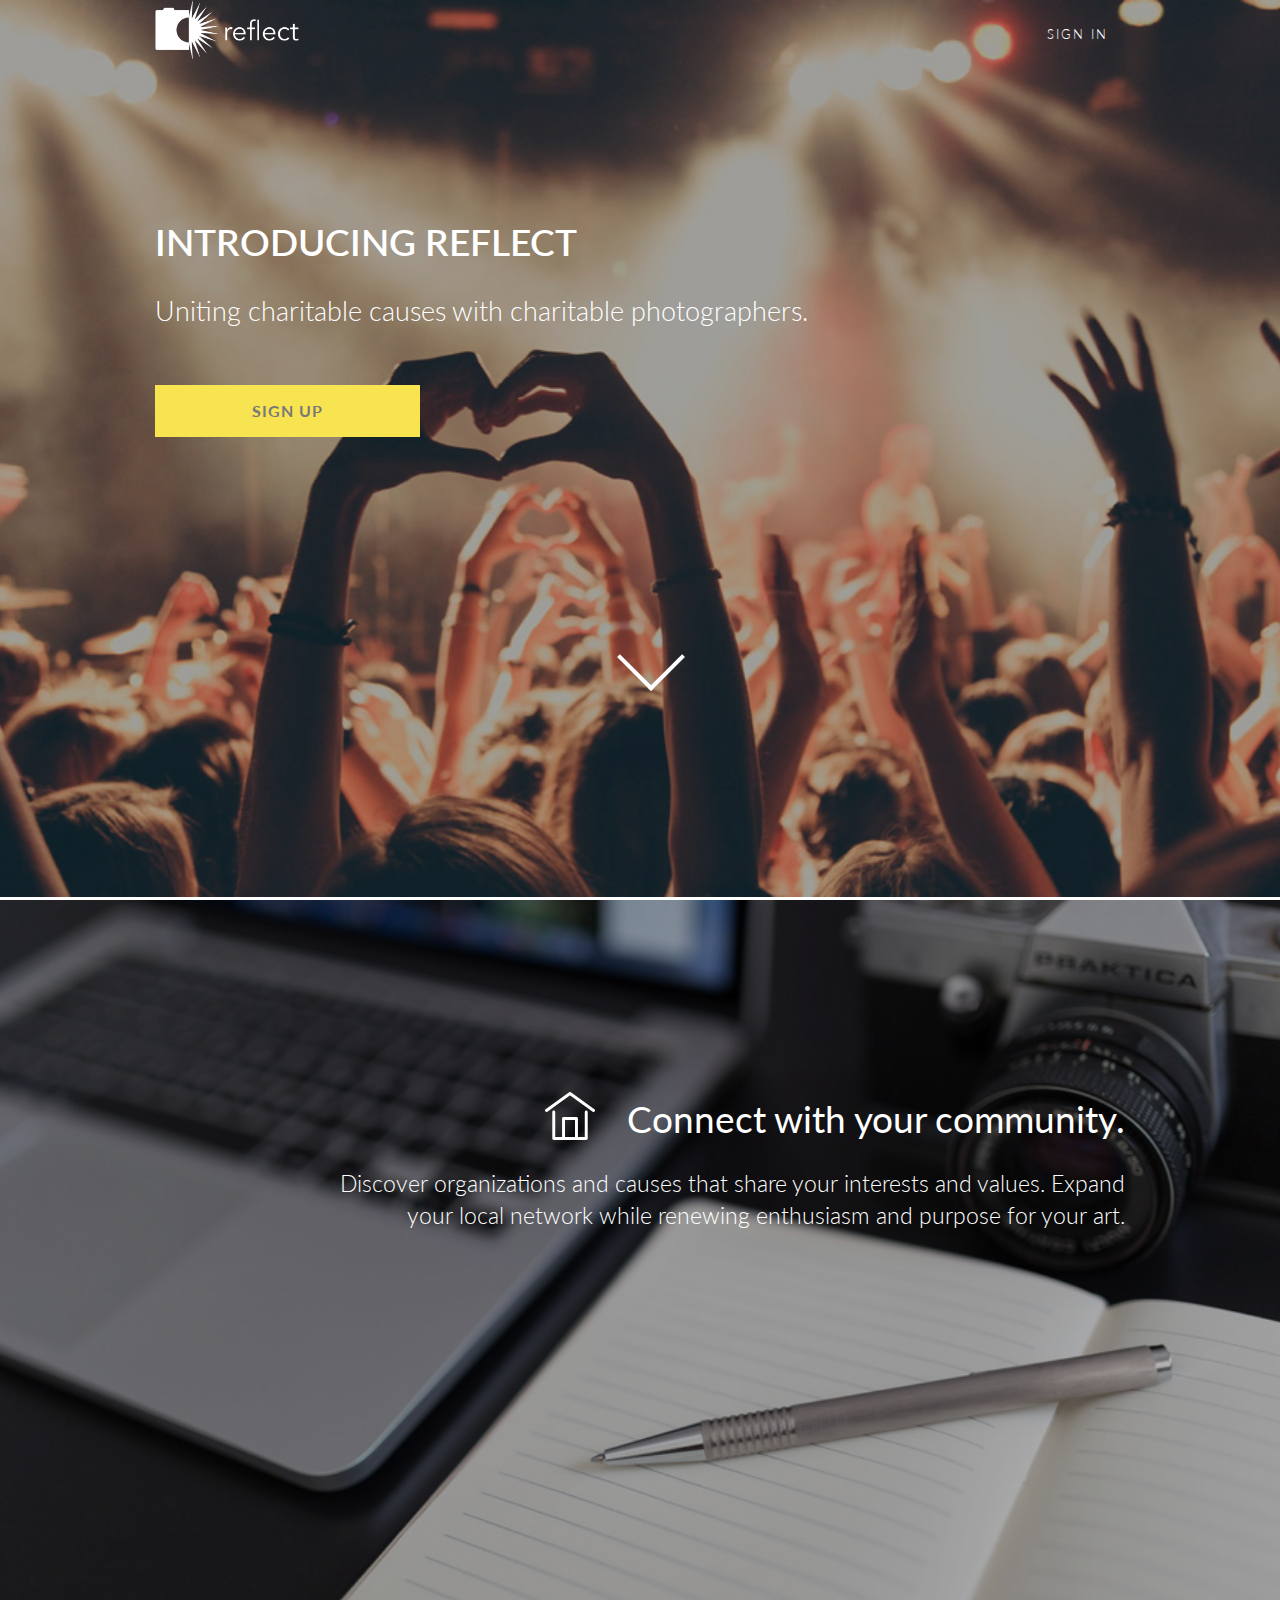
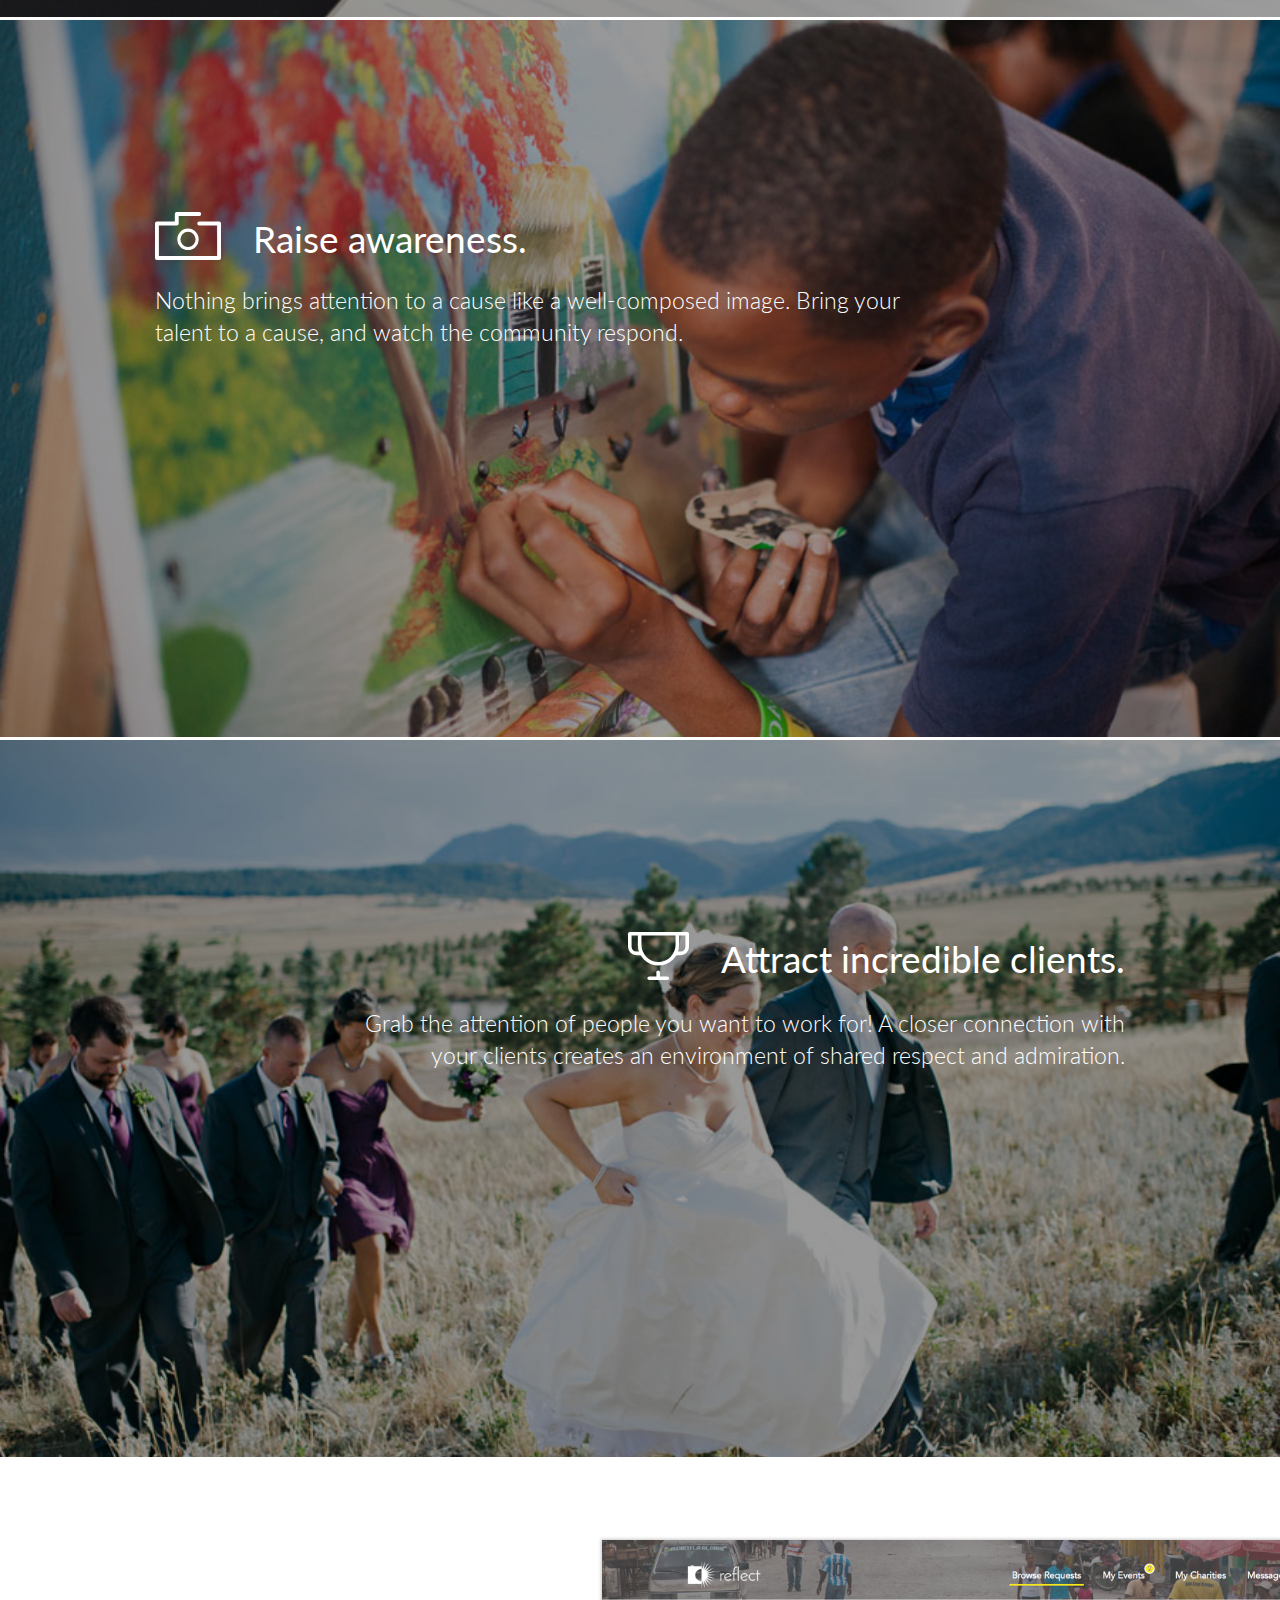
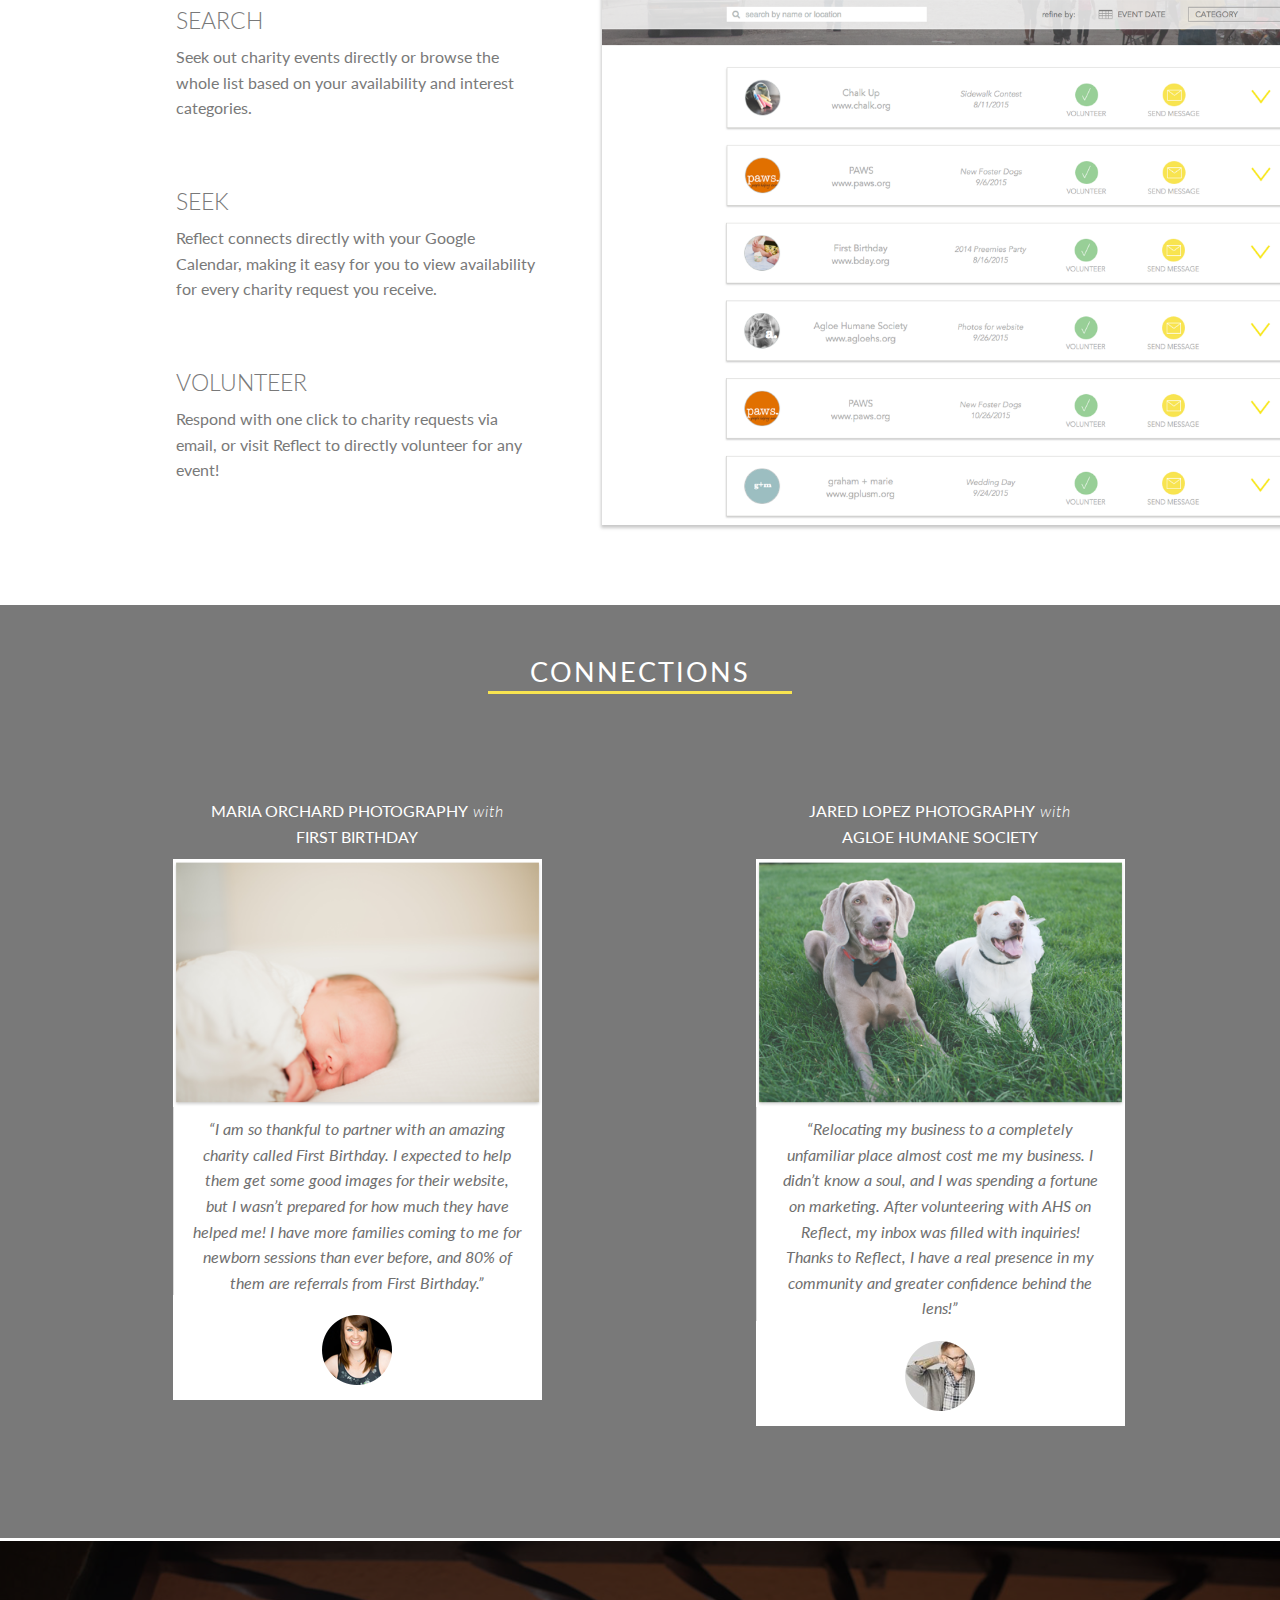
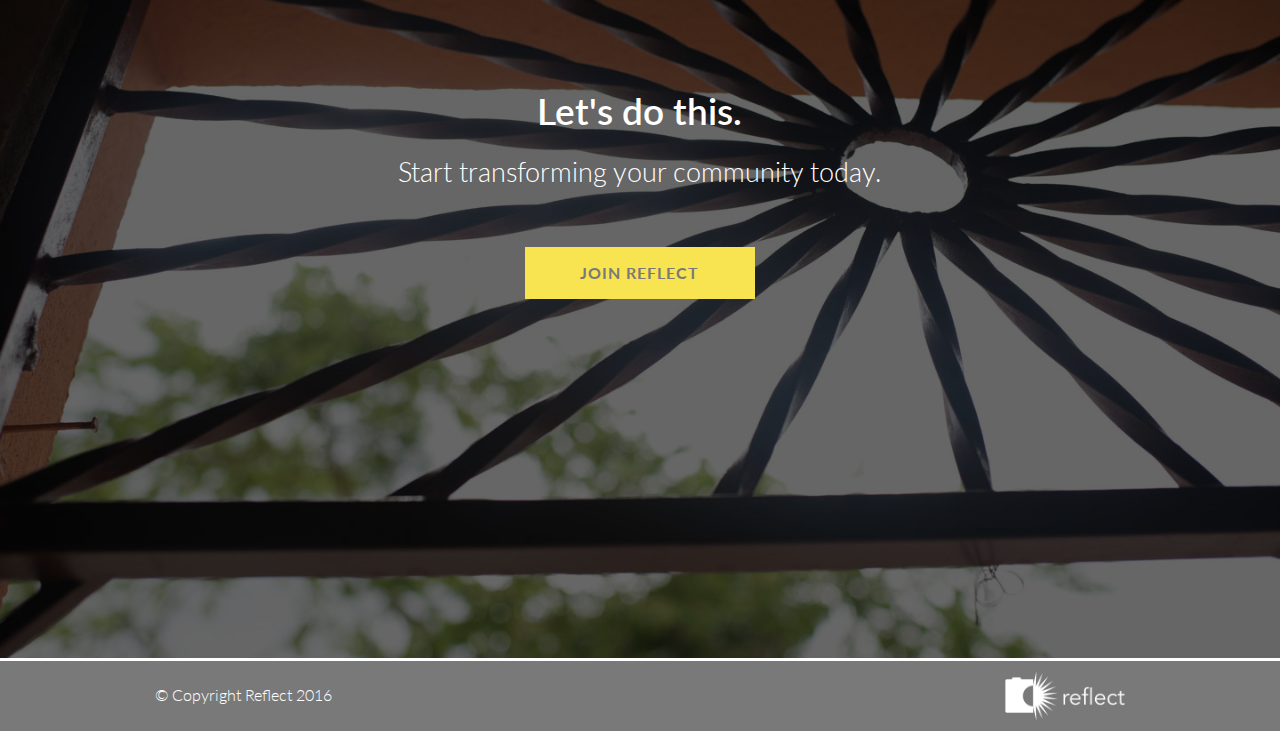
==== index.html @ d62ce3cb "Laying out dashboard structure" ====
<!doctype html>
<html class="no-js" lang="en">
  <head>
    <meta charset="utf-8" />
    <meta name="viewport" content="width=device-width, initial-scale=1.0" />
    <title>Reflect | Welcome</title>

    <!--- FONT -->
    <link href='https://fonts.googleapis.com/css?family=Lato:400,400italic,700,300italic,300' rel='stylesheet' type='text/css' />

    <!-- STYLE -->
    <link rel="stylesheet" href="css/foundation.css" />
    <link rel="stylesheet" href="css/style.css" />


    <script src="js/vendor/modernizr.js"></script>

  </head>
  <body>

    <div class="container tint">
      <div class="row">
        <div class="small-11 small-centered medium-12 medium-uncentered columns">

          <nav class="top-bar" data-topbar role="navigation" data-options="sticky_on: [ small, medium, large]">
            <ul class="title-area">
              <li class="name">
                <a href="index.html"><img src="images/reflectlogo.png" /></a>
              </li>
              <li class="toggle-topbar menu-icon"><a href="#"><span></span></a></li>
            </ul>
        
            <section class="top-bar-section">
              <!-- Right Nav Section -->
              <ul class="right">
                <li><a href="#">SIGN IN</a></li>
              </ul>
            </section>
          </nav>
        </div>
      </div>

      <div class="container hero">  
        <div class="row">
          <div class="small-11 small-centered medium-12 medium-uncentered columns">
            <div class="headline">
              <h2 id="main-headline">INTRODUCING REFLECT</h2>
              <h3 id="main-subheadline">Uniting charitable causes with charitable photographers.</h3>
            </div>
          </div>
        </div>
        <div class="row">
          <div class="small-5 small-centered medium-12 medium-uncentered columns">
            <a href="contact.html" id="signup-btn" class="button">SIGN UP</a>
          </div>
        </div>
        <div id="scroll-arrow" class="row phone-hide">
          <div class="small-1 small-centered columns">
            <a href="#" class="down-arrow"></a>
          </div>
        </div>
      </div>
    </div>

  <div class="container connect-panel">
    <div class="row">
      <div class="small-11 small-centered medium-10 medium-offset-2 medium-uncentered columns">
        <h2 class="right-align thin"><span><img id="house" src="images/community.svg" alt="house"></span>Connect with your community.</h2>
        <h4 class="right-align">Discover organizations and causes that share your interests and values. Expand your local network while renewing enthusiasm and purpose for your art.</h4>
      </div>
    </div>
  </div>

  <div class="container raise-panel">
    <div class="row">
      <div class="small-11 small-centered medium-10 medium-uncentered columns">
        <h2 class="thin"><span><img id="camera" src="images/camera.svg" alt="house"></span>Raise awareness.</h2>
        <h4>Nothing brings attention to a cause like a well-composed image. Bring your talent to a cause, and watch the community respond.</h4>
      </div>
    </div>
  </div>

  <div class="container attract-panel">
    <div class="row">
      <div class="small-11 small-centered medium-10 medium-offset-2 medium-uncentered columns">
        <h2 class="right-align thin"><span><img id="reward" src="images/reward.svg" alt="house"></span>Attract incredible clients.</h2>
        <h4 class="right-align">Grab the attention of people you want to work for! A closer connection with your clients creates an environment of shared respect and admiration.</h4>
      </div>
    </div>
  </div>

  <div class="feature-panel container">
    <div class="feat row phone-hide">
      <div class="small-11 small-centered medium-4 medium-uncentered columns">
        <ul class="features">
          <li id="search" class="feature">
            <h4 class="feat-name">SEARCH</h4>
            <p class="feat-desc">Seek out charity events directly or browse the whole list based on your availability and interest categories.</p>      
          </li>
          <li id="seek" class="feature">
            <h4 class="feat-name">SEEK</h4>
            <p class="feat-desc">Reflect connects directly with your Google Calendar, making it easy for you to view availability for every charity request you receive.</p>      
          </li>
          <li id="volunteer" class="feature">
            <h4 class="feat-name">VOLUNTEER</h4>
            <p class="feat-desc">Respond with one click to charity requests via email, or visit Reflect to directly volunteer for any event!</p>      
          </li>
        </ul>
      </div>
      <div class="small-11 small-centered medium-8 medium-uncentered columns">
        <img id="searchimg" src="images/searchfeat.png" alt="SEARCH">
      </div>
    </div>
    <div class="row phone-show">
      <div class="small-7 small-centered medium-5 columns">
        <h3 id="mobile-headline">AT A GLANCE</h3>
      </div>
      <div class="small-11 small-centered">
        <ul class="features-mobile">
          <li>
            <h4 class="feat-name">SEARCH</h4>
          </li>
          <li>
            <p class="feat-desc">Seek out charity events directly or browse the whole list based on your availability and interest categories.</p>
          </li>
          <li>
            <img id="searchimg-mobile" src="images/searchfeat.png" alt="SEARCH">
          </li>
        </ul>
        <ul class="features-mobile">
          <li>
            <h4 class="feat-name">SEEK</h4>
          </li>
          <li>
            <p class="feat-desc">Reflect connects directly with your Google Calendar, making it easy for you to view availability for every charity request you receive.</p>      
          </li>
          <li>
            <img id="searchimg-mobile" src="images/seek.png" alt="SEEK">
          </li>
        </ul>
        <ul class="features-mobile">
          <li>
            <h4 class="feat-name">VOLUNTEER</h4>
          </li>
          <li>
            <p class="feat-desc">Respond with one click to charity requests via email, or visit Reflect to directly volunteer for any event!</p>      
          </li>
          <li>
            <img id="searchimg-mobile" src="images/volunteer.png" alt="VOLUNTEER">
          </li>
        </ul>
      </div>
    </div>
  </div>

  <div class="testimonial-panel container">
    <div class="row">
      <div class="small-7 small-centered medium-4 columns">
        <h3 id="featured">CONNECTIONS</h3>
      </div>
    </div>
    <div class="row">
      <div class="small-11 small-centered medium-5 medium-uncentered columns">
        <ul class="testimonies">
          <li>
            <p>MARIA ORCHARD PHOTOGRAPHY<em>  with  </em><br>FIRST BIRTHDAY</p>
          </li>
          <li>
            <img id="eximg" src="images/newborn.png">
          </li>
          <li>
            <blockquote>“I am so thankful to partner with an amazing charity called First Birthday. I expected to help them get some good images for their website, but I wasn’t prepared for how much they have helped me! I have more families coming to me for newborn sessions than ever before, and 80% of them are referrals from First Birthday.”</blockquote>
          </li>
          <li>
            <img src="images/maria.png">
          </li>
        </ul>
        
      </div>
      <div class="small-11 small-centered medium-5 medium-offset-2 medium-uncentered columns">
        <ul class="testimonies">
          <li>
            <p>JARED LOPEZ PHOTOGRAPHY<em>  with  </em><br>AGLOE HUMANE SOCIETY</p>
          </li>
          <li class="photo">
            <img id="eximg" src="images/dogs.png">
          </li>
          <li>
            <blockquote>“Relocating my business to a completely unfamiliar place almost cost me my business. I didn’t know a soul, and I was spending a fortune on marketing. After volunteering with AHS on Reflect, my inbox was filled with inquiries! Thanks to Reflect, I have a real presence in my community and greater confidence behind the lens!”</blockquote>
          </li>
          <li>
            <img src="images/jared.png">
          </li>
        </ul>
      </div>
    </div>

  </div>

  <div class="container cta-panel">
    <div class="row">
      <div class="call small-11 small-centered medium-7 columns">
        <h2 id="cta" class="centered">Let's do this.</h2>
        <h3 id="tagline" class="centered">Start transforming your community today.</h3>
        <a href="contact.html" id="lastcall-btn" class="button centered">JOIN REFLECT</a>
      </div>
    </div>
  </div>

  <footer>
    <div class="row">
      <div class="small-11 small-centered medium-4 medium-uncentered columns">
        <h6 id="copyright">© Copyright Reflect 2016</h6>
      </div>
      <div class="small-11 small-centered medium-4 medium-uncentered columns">
        <h6 id="footer-links"></h6>
      </div>
      <div class="small-11 small-centered medium-4 medium-uncentered columns">
        <a href="#"><img id="logo" src="images/reflectlogo.png"></a>
      </div>
    </div>
  </footer>

    
    <script src="js/vendor/jquery.js"></script>
    <script src="js/foundation.min.js"></script>
    <script src="js/script.js"></script>
    <script>
      $(document).foundation();
    </script>
  </body>
</html>
---- css/style.css ----
body {
  font-family: 'Lato', sans-serif;
}

.top-bar {
  background: transparent;
  height: 3rem;
}

.name img {
  height: 60px;
}

.top-bar-section ul li {
  background: none;
  margin-top: 10px;
  padding: 0;

}

.top-bar-section ul li a {
  font-family: "Lato", sans-serif;
  font-weight: 300;
  letter-spacing: 2px;
  border: none;
  margin: 2px;
}

.top-bar-section ul li a:hover {
  outline: 2px solid #F8E450;
  background: transparent;
}

.top-bar-section li:not(.has-form) a:not(.button) {
  background: none;
}

.tint {
  background-image: url('../images/home-hero.jpg');
  background-position: center;
  background-size: cover;
  height: 100%;
  position: relative;
  border-bottom: 3px solid #FFFFFF;
}

.tint::before {
  content: " ";
  display: block;
  position: absolute;
  top: 0;
  left: 0;
  width: 100%;
  height: 100%;
  background: rgba(0, 0, 0, .3);
}

.hero {
  margin-top: 12%;
}

h2 {
  font-family: 'Lato', sans-serif;
  font-weight: 600;
  color: #FFFFFF;
  text-align: left;
}

h3 {
  color: #FFFFFF;
  font-family: 'Lato', sans-serif;
  font-weight: 300;
  text-align: left;
  margin: 1.5rem 0 3.5rem;
}

h4 {
  color: #FFFFFF;
  font-family: 'Lato', sans-serif;
  font-weight: 300;
}

#signup-btn {
  background: #F8E450; 
  color: #797979;
  font-family: 'Lato', sans-serif;
  font-weight: 700;
  letter-spacing: 1px;
  padding-left: 10%;
  padding-right: 10%;
}

#scroll-arrow {
  margin-top: 11rem;
}

a.down-arrow:before {
  content: "";
  position: absolute;
  top: 50%;
}

.down-arrow:before {
  left: 35%;
  width: 3rem;
  height: 3rem;
  border-width: 0 4px 4px 0;
  border-style: solid;
  border-color: #FFFFFF;
  /*margin-top: .1rem;*/
  transform: rotate(45deg);
  text-align: center;
}

.connect-panel {
  background-image: url('../images/desk.jpg');
  background-position: center;
  background-size: cover;
  height: 80%;
  position: relative;
  border-bottom: 3px solid #FFFFFF;
}

.connect-panel:before {
  content: " ";
  display: block;
  position: absolute;
  top: 0;
  left: 0;
  width: 100%;
  height: 100%;
  background: rgba(0, 0, 0, .3);
}

.right-align {
  float: right;
  text-align: right;
}

.thin {
  margin-top: 12rem;
  font-weight: 400;
}

#house {
  height: 4rem;
  padding-right: 2rem;
  padding-bottom: 1rem;
}

.raise-panel {
  background-image: url('../images/painting.jpg');
  background-position: center;
  background-size: cover;
  height: 80%;
  position: relative;
  border-bottom: 3px solid #FFFFFF;
}

.raise-panel:before {
  content: " ";
  display: block;
  position: absolute;
  top: 0;
  left: 0;
  width: 100%;
  height: 100%;
  background: rgba(0, 0, 0, .4);
}

#camera {
  height: 4rem;
  padding-right: 2rem;
  padding-bottom: 1rem;
}

.attract-panel {
  background-image: url('../images/wedding.jpg');
  background-position: center;
  background-size: cover;
  height: 80%;
  position: relative;
  border-bottom: 3px solid #FFFFFF;
  margin-bottom: 5rem;
}

.attract-panel:before {
  content: " ";
  display: block;
  position: absolute;
  top: 0;
  left: 0;
  width: 100%;
  height: 100%;
  background: rgba(0, 0, 0, .4);
}

#reward {
  height: 4rem;
  padding-right: 2rem;
  padding-bottom: 1rem;
}

.feat {
  margin-left: 10% !important;
  margin-right: 0;
  max-width: 100%;
}

#mobile-headline {
  color: #797979;
  margin-top: 3rem;
  letter-spacing: 2px;
  font-weight: 400;
  text-align: center;
  border-bottom: 3px solid #F8E450;
  margin-top: 0;
}

ul.features {
  text-align: left;
  list-style-type: none;
  vertical-align: middle;
}

ul.features-mobile {
  text-align: center;
  list-style-type: none;
  display: block;
}


.feat-name, .feat-desc {
  color: #797979;
  padding-left: 15px;
}

.feat-name {
  margin-top: 4rem;
}

/*.left-border {
  border-left: 3px solid #F8E450;
}*/

#searchimg {
  display: block;
  width: 100% !important;
  height: auto !important;
  box-shadow: 1px 1px 3px 2px rgba(121, 121, 121, .4);
  margin-left: 2rem;
}

#searchimg-mobile {
  box-shadow: 1px 1px 3px 2px rgba(121, 121, 121, .4);
}

.testimonial-panel {
  background-color: #797979;
  height: auto;
  border-bottom: 3px solid #FFFFFF;
  margin-top: 5rem;
}

ul.testimonies {
  display: block;
  text-align: center;
  list-style-type: none;
  background: #FFFFFF;
  padding-bottom: 15px;
  margin-bottom: 7rem;
  margin-top: 3rem;
}

#eximg {
  padding-top: 2px;
}

blockquote {
  background: #FFFFFF;
  font-style: italic;
}

.testimonies p {
  background-color: #797979;
  padding-bottom: 10px;
  margin-bottom: 0;
  color: #FFFFFF;
}

.testimonies em {
  letter-spacing: 1px;
  font-weight: 300;
}

h3#featured {
  margin-top: 3rem;
  letter-spacing: 2px;
  font-weight: 400;
  text-align: center;
  border-bottom: 3px solid #F8E450;
}

.cta-panel {
  background-image: url('../images/lastcall.jpg');
  background-position: center;
  background-size: cover;
  height: 80%;
  position: relative;
  border-bottom: 3px solid #FFFFFF;
}

.cta-panel:before {
  content: " ";
  display: block;
  position: absolute;
  top: 0;
  left: 0;
  width: 100%;
  height: 100%;
  background: rgba(0, 0, 0, .6);
}

.call {
  display: block;
  text-align: center;
}

h2#cta {
  margin-top: 9rem;
}

.centered {
  text-align: center;
  margin-top: 3rem;
}

#tagline {
  margin-top: 1rem;
}

#lastcall-btn {
  background: #F8E450; 
  color: #797979;
  font-family: 'Lato', sans-serif;
  font-weight: 700;
  letter-spacing: 1px;
  padding-left: 10%;
  padding-right: 10%;
  margin-top: 0;
}

footer {
  background-color: #797979;
}

h6 {
  color: #FFFFFF;
  font-family: 'Lato', sans-serif;
  font-weight: 300;
}

h6#copyright {
  text-align: left;
  padding-top: 20px;
}

h6#footer-links {
  text-align: center;
  padding-top: 20px;
}

#logo {
  height: 50px;
  float: right;
  margin: 10px 0;
}


/***** DASHBOARD *****/


.tint-dash {
  height: 8rem;
  background-image: url('../images/browsebackimg.png');
}

.tint-dash::before {
  content: " ";
  display: block;
  position: absolute;
  top: 0;
  left: 0;
  width: 100%;
  height: 8rem;
  background: rgba(0, 0, 0, .3);
}

.sub-nav {
  display: inline-block;
  float: right;
  font-family: 'Lato', sans-serif;
}

.sub-nav dd, .sub-nav dd a {
  color: #FFFFFF;
  font-family: 'Lato', sans-serif;
  font-weight: 300;
}

.sub-nav dd.active a {
  background: none;
  outline: 2px solid #F8E450;
}


ul.event-banner {
  display: inline-block;
  list-style-type: none;
  text-align: center;
}

.event-banner li {
  display: inline-block;
  vertical-align: middle;
  text-align: center;
  margin-right: 3.5rem;
}

.charity-name, .event-name {
  margin-top: 15px;
}

.event-description {
  list-style-type: none;
  display: inline-block;
}

.event-description p {
  width: 60%;
  float: left;
}

.event-description img {
  float: right;
}


/***** MEDIA QUERIES *****/

/* iOS Portrait */

@media screen and (max-width: 767px) {

  #main-headline {
    text-align: center;
    margin-top: 4rem;
  }

  #main-subheadline {
    text-align: center;
  }

  #signup-btn {
    display: block;
    margin: auto;
    text-align: center;
  }

  .phone-hide {
    display: none;
  } 

  .attract-panel {
    margin-bottom: 3rem;
  }

  #copyright {
    text-align: center;
  }

  #logo {
    text-align: center;
  }

}

@media screen and (min-width: 768px) {

  .phone-show {
    display: none;
  }

}
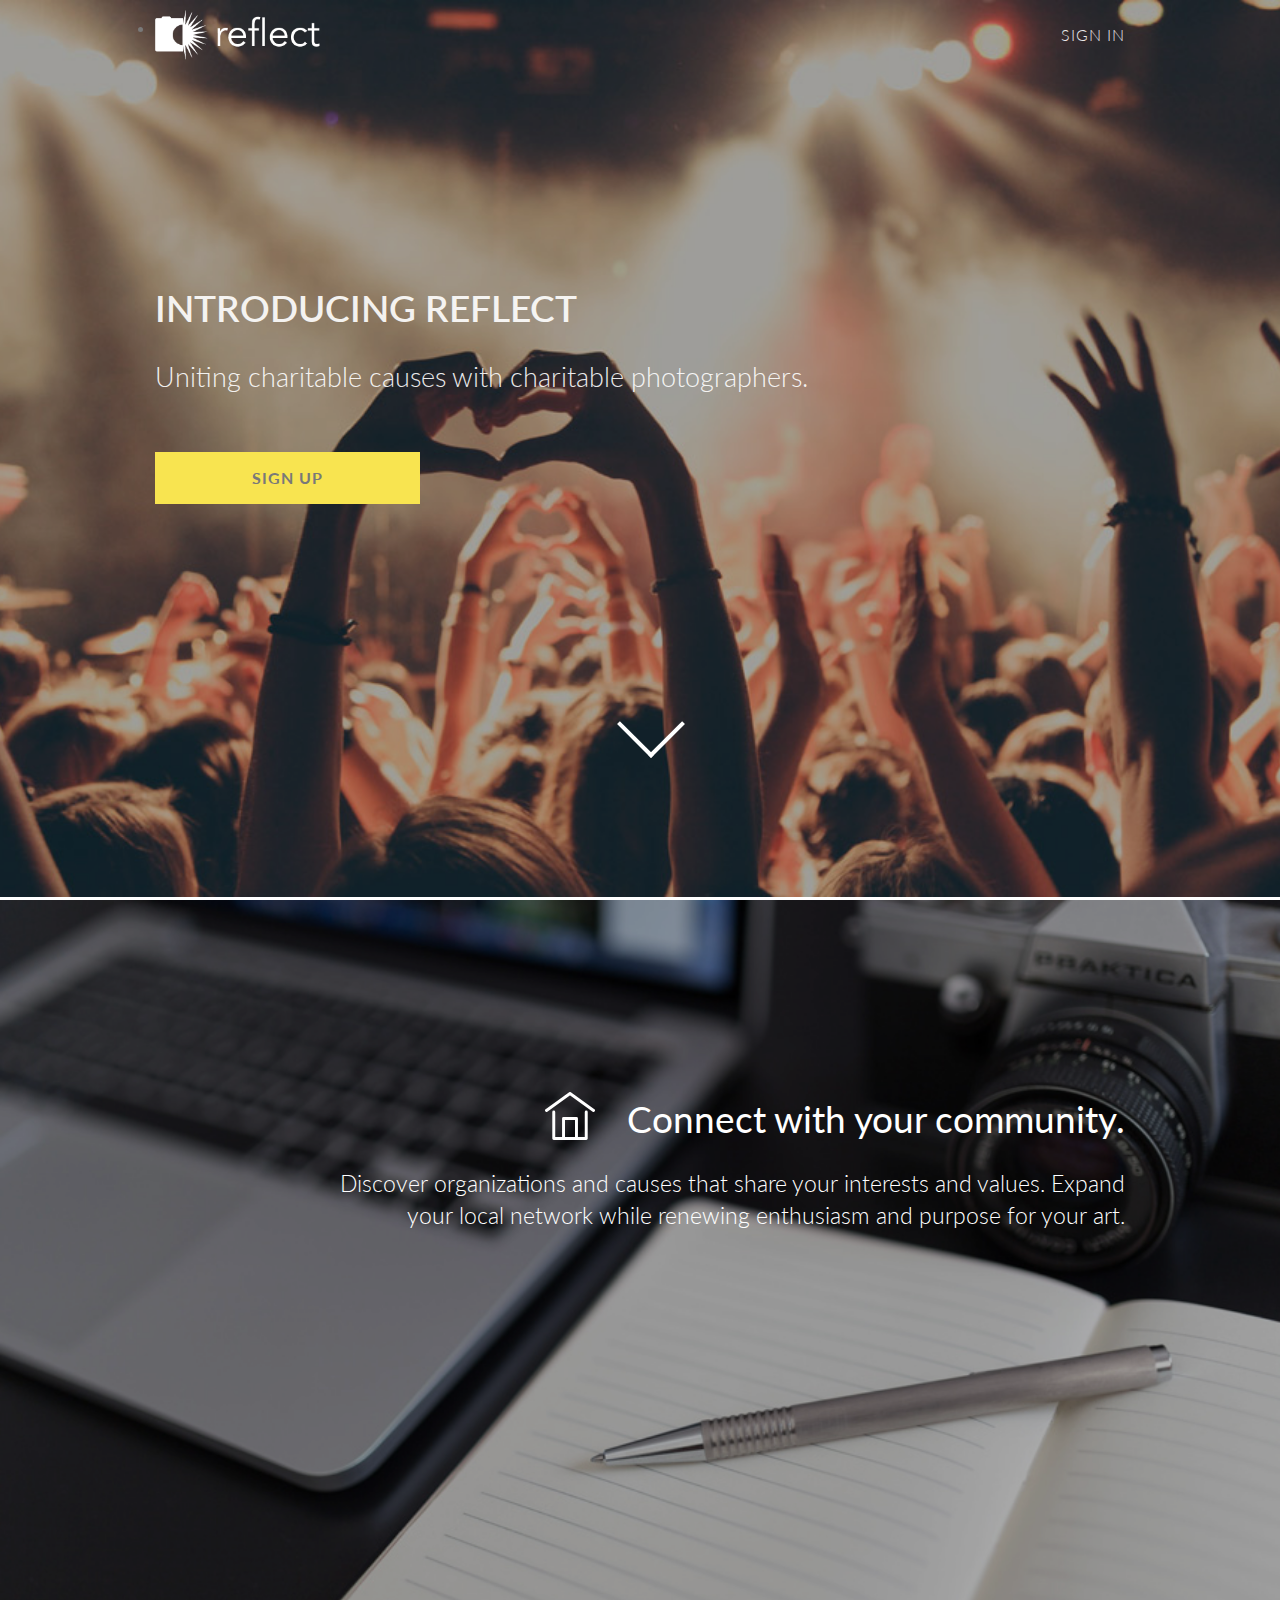
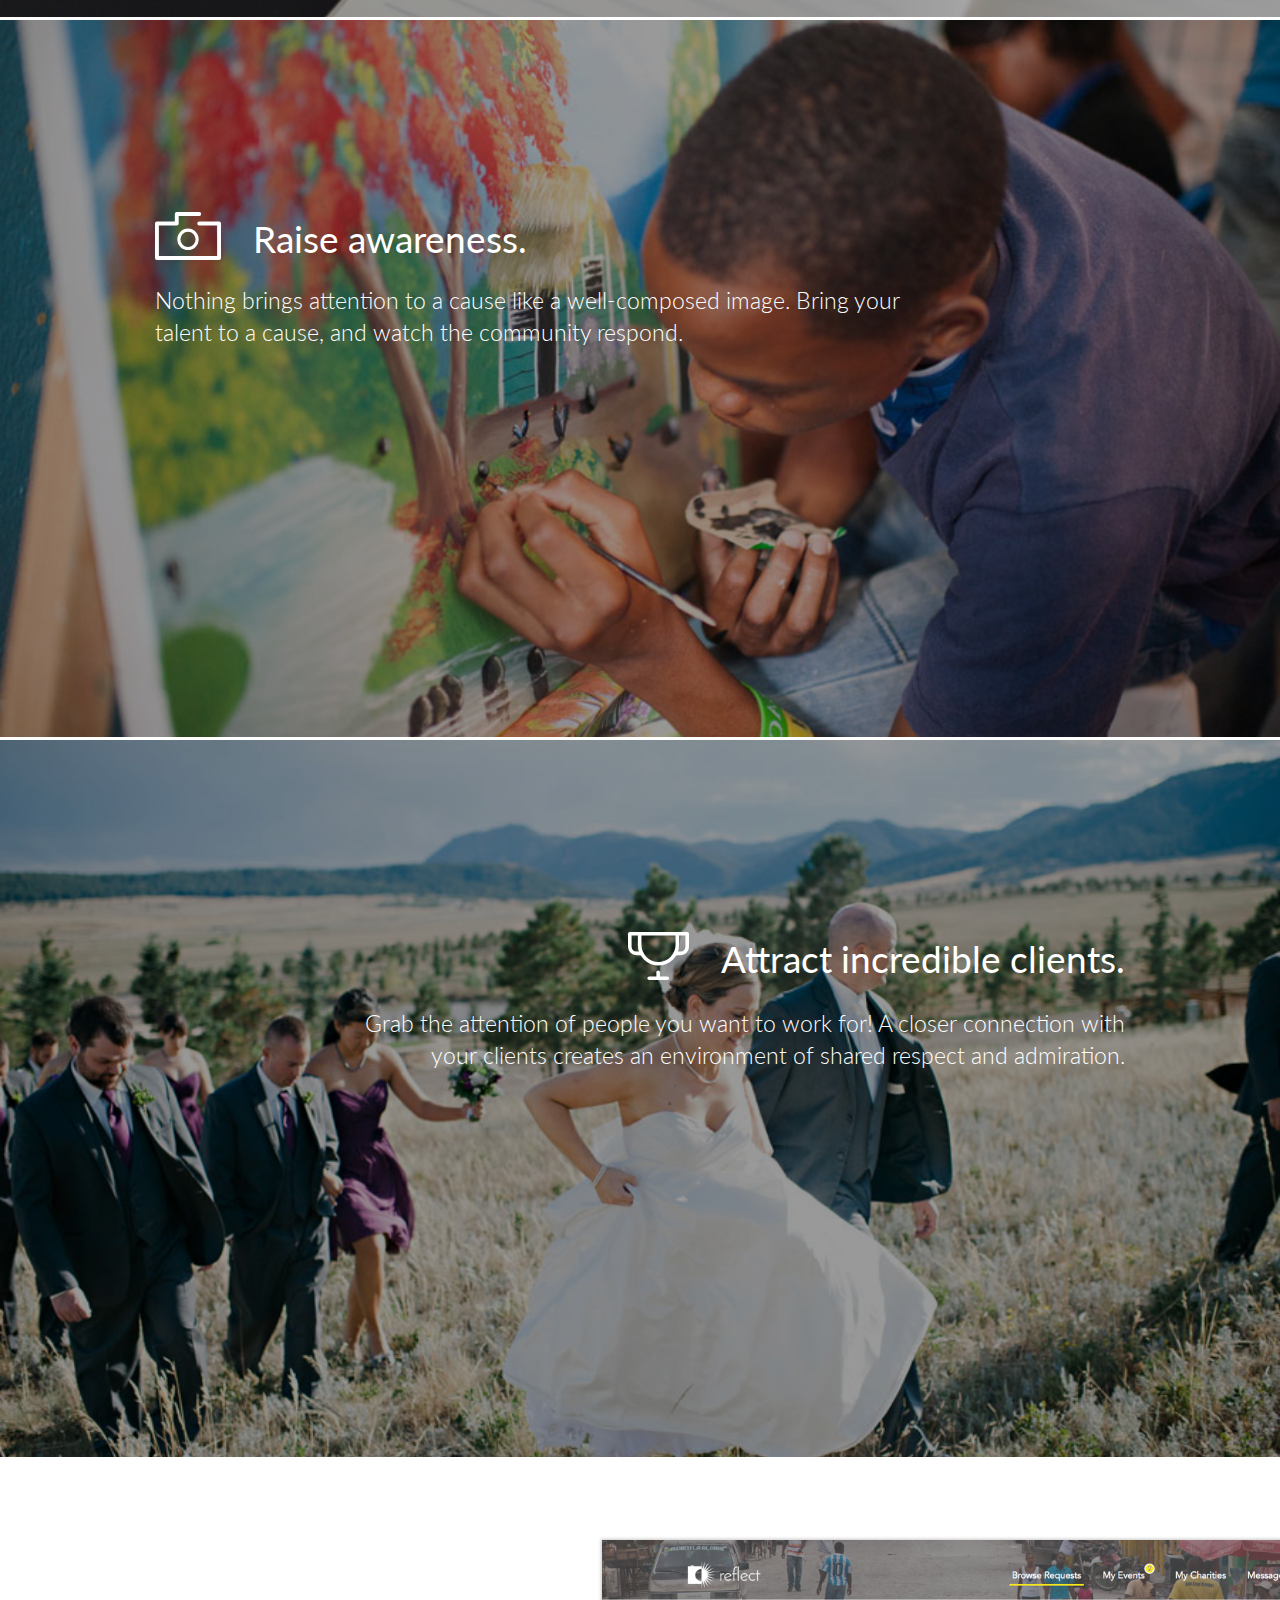
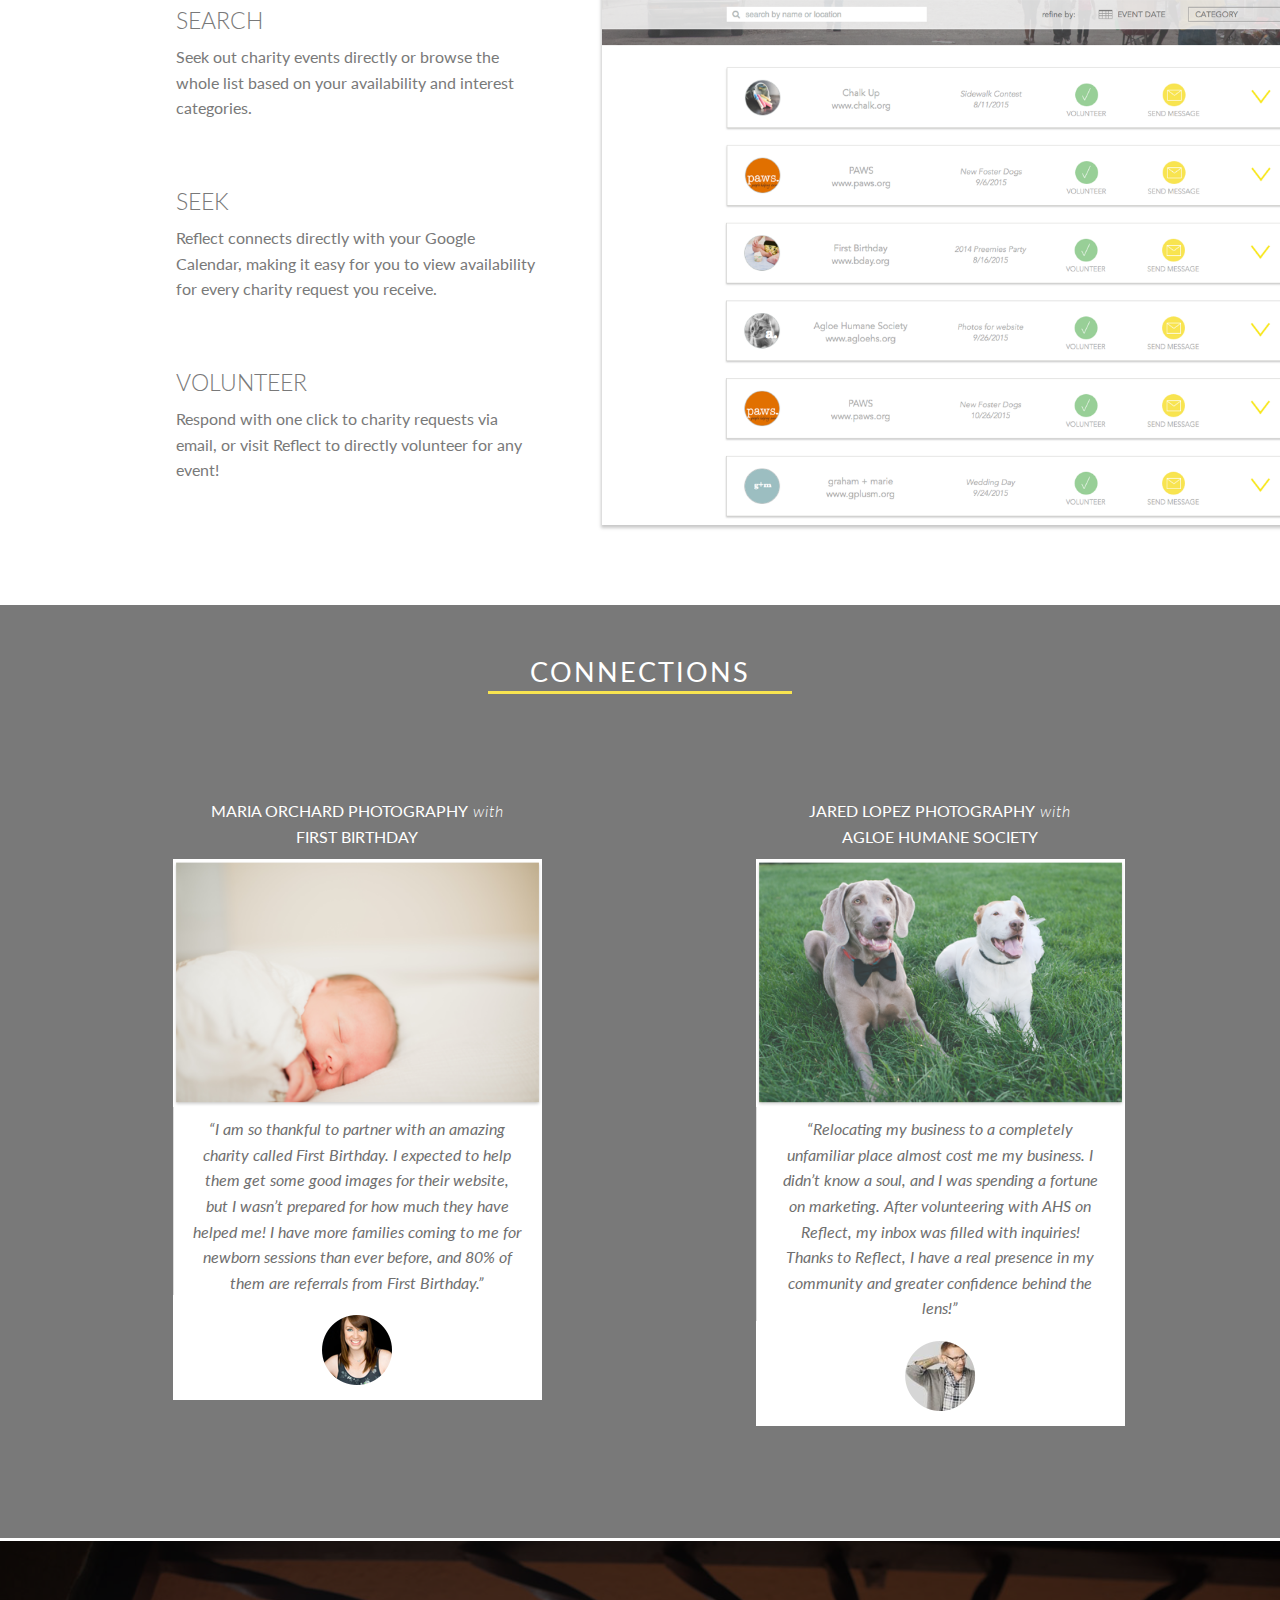
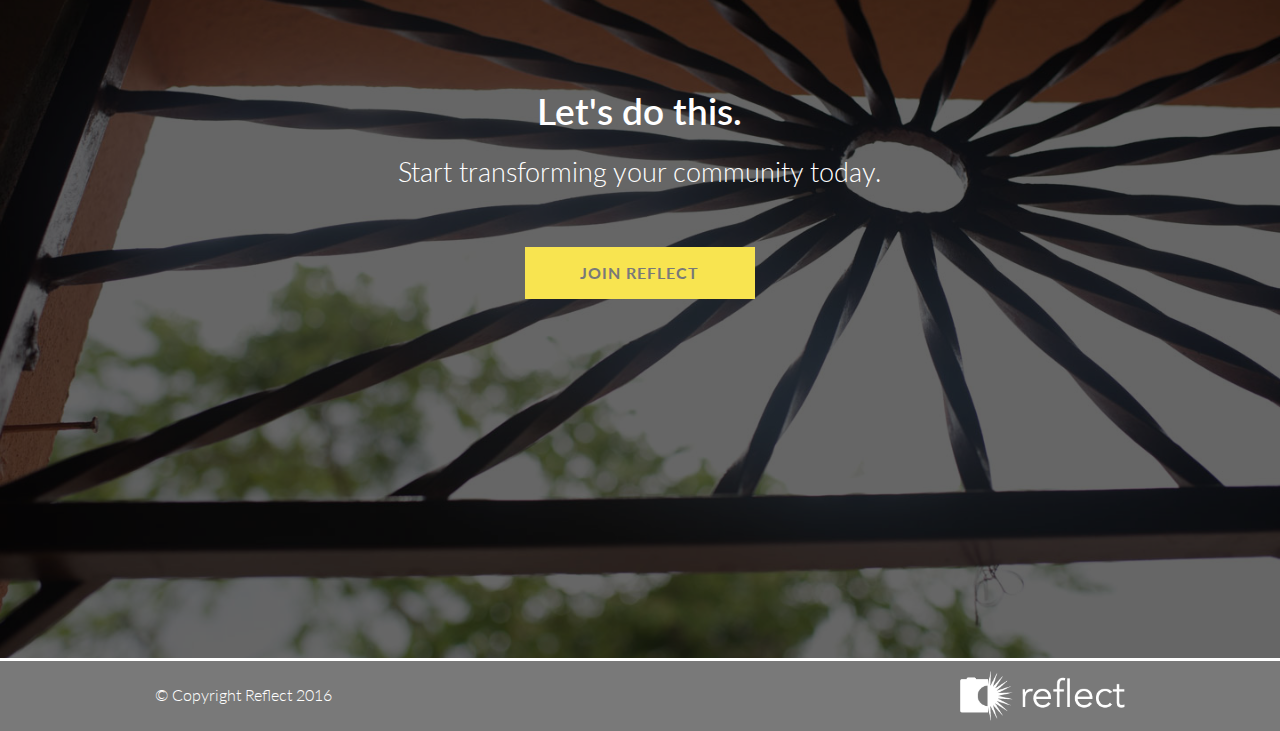
==== commit 4b443abf: "Top bar restructure on homepage" ====
--- a/index.html
+++ b/index.html
@@ -21,21 +21,21 @@
     <div class="container tint">
       <div class="row">
         <div class="small-11 small-centered medium-12 medium-uncentered columns">
-
-          <nav class="top-bar" data-topbar role="navigation" data-options="sticky_on: [ small, medium, large]">
-            <ul class="title-area">
-              <li class="name">
-                <a href="index.html"><img src="images/reflectlogo.png" /></a>
-              </li>
-              <li class="toggle-topbar menu-icon"><a href="#"><span></span></a></li>
-            </ul>
-        
-            <section class="top-bar-section">
-              <!-- Right Nav Section -->
-              <ul class="right">
-                <li><a href="#">SIGN IN</a></li>
-              </ul>
-            </section>
+          <nav>
+            <div class="row">
+              <div class="small-6 columns">
+                <ul class="title-area">
+                  <li class="name">
+                    <a href="index.html"><img src="images/reflectlogo.png" /></a>
+                  </li>
+                </ul>
+              </div>
+              <div class="small-6 columns">
+                <ul class="right-home">
+                  <li><a href="dashboard.html">SIGN IN</a></li>
+                </ul>
+              </div>
+            </div>
           </nav>
         </div>
       </div>
@@ -51,7 +51,7 @@
         </div>
         <div class="row">
           <div class="small-5 small-centered medium-12 medium-uncentered columns">
-            <a href="contact.html" id="signup-btn" class="button">SIGN UP</a>
+            <a href="dashboard.html" id="signup-btn" class="button">SIGN UP</a>
           </div>
         </div>
         <div id="scroll-arrow" class="row phone-hide">
@@ -202,7 +202,7 @@
       <div class="call small-11 small-centered medium-7 columns">
         <h2 id="cta" class="centered">Let's do this.</h2>
         <h3 id="tagline" class="centered">Start transforming your community today.</h3>
-        <a href="contact.html" id="lastcall-btn" class="button centered">JOIN REFLECT</a>
+        <a href="dashboard.html" id="lastcall-btn" class="button centered">JOIN REFLECT</a>
       </div>
     </div>
   </div>
--- a/css/style.css
+++ b/css/style.css
@@ -1,5 +1,12 @@
+#browse, #browse-sub {
+  display: none;
+}
+
+
+
 body {
   font-family: 'Lato', sans-serif;
+  color: #797979;
 }
 
 .top-bar {
@@ -8,7 +15,8 @@
 }
 
 .name img {
-  height: 60px;
+  height: 50px;
+  margin-top: 10px;
 }
 
 .top-bar-section ul li {
@@ -26,13 +34,44 @@
   margin: 2px;
 }
 
+.top-bar-section li.active:not(.has-form) a:not(.button) {
+  border-bottom: 2px solid #F8E450;
+  margin-bottom: 5px;
+  background: none;
+  height: 40px;
+}
+
 .top-bar-section ul li a:hover {
-  outline: 2px solid #F8E450;
+  /*outline: 2px solid #F8E450;*/
   background: transparent;
 }
 
 .top-bar-section li:not(.has-form) a:not(.button) {
   background: none;
+}
+
+.title-area {
+  margin-left: 0;
+}
+
+.right-home {
+  list-style-type: none;
+  font-family: 'Lato';
+  font-weight: 300;
+  float: right;
+  display: block;
+  margin-top: 22px;
+  opacity: 0.9;
+}
+
+.right-home a {
+  color: #FFFFFF;
+  letter-spacing: 1px;
+  font-size: 1rem;
+}
+
+.right-home:hover {
+  opacity: 1;
 }
 
 .tint {
@@ -81,7 +120,7 @@
 }
 
 #signup-btn {
-  background: #F8E450; 
+  background: #F8E450;
   color: #797979;
   font-family: 'Lato', sans-serif;
   font-weight: 700;
@@ -340,7 +379,7 @@
 }
 
 #lastcall-btn {
-  background: #F8E450; 
+  background: #F8E450;
   color: #797979;
   font-family: 'Lato', sans-serif;
   font-weight: 700;
@@ -379,10 +418,15 @@
 
 /***** DASHBOARD *****/
 
+#dashboard {
+  background-color: rgba(245, 245, 245, 1);
+}
+
 
 .tint-dash {
-  height: 8rem;
-  background-image: url('../images/browsebackimg.png');
+  height: 7rem;
+  background-color: #797979;
+  box-shadow: 0 1px 3px rgba(0,0,0,0.2);
 }
 
 .tint-dash::before {
@@ -392,65 +436,254 @@
   top: 0;
   left: 0;
   width: 100%;
-  height: 8rem;
+  height: 7rem;
   background: rgba(0, 0, 0, .3);
 }
 
+a.dash-nav:hover {
+  background-color: #797979;
+  border: none;
+}
+
+#profileimg {
+  height: 1.5rem;
+}
+
+input[type="search"] {
+  height: 1.75rem;
+}
+
+.badge1 {
+  position:relative;
+}
+.badge1[data-badge]:after {
+  content:attr(data-badge);
+  position:absolute;
+  top: 0px;
+  right: 0px;
+  font-size:.7em;
+  background: #F8E450;;
+  color: #797979;
+  width:18px;height:18px;
+  text-align:center;
+  line-height:18px;
+  border-radius:50%;
+  box-shadow:0 0 1px #333;
+}
+
+.ribbon, .sub-nav {
+  position: relative;
+}
+
+.ribbon {
+  margin-top: 10px;
+  height: 2rem;
+  z-index: 1;
+  width: 100%;
+  background: rgba(255, 255, 255, 0.85);
+}
+
 .sub-nav {
+  z-index: 2;
   display: inline-block;
   float: right;
   font-family: 'Lato', sans-serif;
+  margin-top: -30px;
+}
+
+.searchpad {
+  float: left;
+  padding: 0;
+  width: 30%;
 }
 
 .sub-nav dd, .sub-nav dd a {
-  color: #FFFFFF;
-  font-family: 'Lato', sans-serif;
-  font-weight: 300;
+  color: #797979;
+  font-family: 'Lato', sans-serif;
+  font-weight: 300;
+  letter-spacing: 1px;
+}
+
+.sub-nav dd a:hover {
+  font-weight: 400;
 }
 
 .sub-nav dd.active a {
-  background: none;
-  outline: 2px solid #F8E450;
-}
-
+  background: #F8E450;
+  color: #797979;
+  font-weight: 300;
+}
+
+.event-list {
+  margin-top: 2rem;
+}
 
 ul.event-banner {
   display: inline-block;
   list-style-type: none;
   text-align: center;
+  margin: .5rem;
 }
 
 .event-banner li {
   display: inline-block;
   vertical-align: middle;
   text-align: center;
-  margin-right: 3.5rem;
+  margin-right: 5rem;
 }
 
 .charity-name, .event-name {
   margin-top: 15px;
 }
+
+/*.charity-name {
+  min-width: 12rem;
+  max-width: 12rem;
+}*/
 
 .event-description {
   list-style-type: none;
   display: inline-block;
 }
 
-.event-description p {
-  width: 60%;
-  float: left;
-}
-
-.event-description img {
+li.event-description {
   float: right;
-}
-
-
-/***** MEDIA QUERIES *****/
+  width: 100%;
+}
+
+
+.action-icons {
+  display: block;
+  text-align: center;
+  margin: auto;
+  vertical-align: bottom !important;
+  padding-top: 10px;
+}
+
+#volunteer-icon {
+  height: 2rem;
+}
+
+#message-icon {
+  height: 1.25rem;
+}
+
+#message {
+  margin-top: 10px;
+}
+
+.icon-label {
+  font-size: .75rem;
+  font-weight: 300;
+}
+
+.expand {
+  width: 2.5rem;
+}
+
+.accordion-style {
+  width: 100%;
+  margin-top: 1rem;
+  margin-left: auto;
+  margin-right: auto;
+  box-shadow: 0 1px 3px rgba(0,0,0,0.12), 0 1px 2px rgba(0,0,0,0.24);
+  border-radius: 3px;
+  text-align: center;
+  background-color: #FFFFFF;
+}
+
+.accordion-style ul {
+  display: table;
+  text-align: center;
+  width: 100%;
+}
+
+.accordion-toggle {
+  cursor: pointer;
+}
+
+.accordion-content {
+  display: none;
+}
+
+li#bannerArrow {
+  margin-right: 0;
+}
+
+.close-icon {
+  content: url('../images/close.svg');
+}
+
+/*.accordion-content.default {display: block;}*/
+
+/*
+
+*/
+/***** 404 Page ******/
+
+.four-oh-four {
+  background-image: url('../images/404.jpg');
+  background-position: center;
+  background-size: cover;
+  height: 100vh;
+  position: relative;
+  border-bottom: 3px solid #FFFFFF;
+}
+
+.four-oh-four::before {
+  content: " ";
+  display: block;
+  position: absolute;
+  top: 0;
+  left: 0;
+  width: 100%;
+  height: 100%;
+  background: rgba(0, 0, 0, .3);
+}
+
+.headline {
+  font-family: 'Lato';
+  opacity: 0.9;
+  margin-top: 5%;
+}
+
+#fofheadline {
+  font-family: 'Lato';
+  color: #FFFFFF;
+  font-size: 3rem;
+  margin-top: 15%;
+}
+
+#fofbutton {
+  width: 20rem;
+  opacity: 0.9;
+  border: 2px solid #FFFFFF;
+  background: transparent;
+  color: #FFFFFF;
+  font-family: 'Lato', sans-serif;
+  font-weight: 700;
+  letter-spacing: 1px;
+}
+
+#fofbutton:hover {
+  opacity: 1;
+}
+
+.top-bar-section li.active:not(.has-form) a:not(.button):hover {
+  background: none;
+}
+
+
+
+*//***** MEDIA QUERIES *****/
 
 /* iOS Portrait */
 
 @media screen and (max-width: 767px) {
+
+  .right {
+    display: block;
+  }
 
   #main-headline {
     text-align: center;
@@ -469,7 +702,7 @@
 
   .phone-hide {
     display: none;
-  } 
+  }
 
   .attract-panel {
     margin-bottom: 3rem;
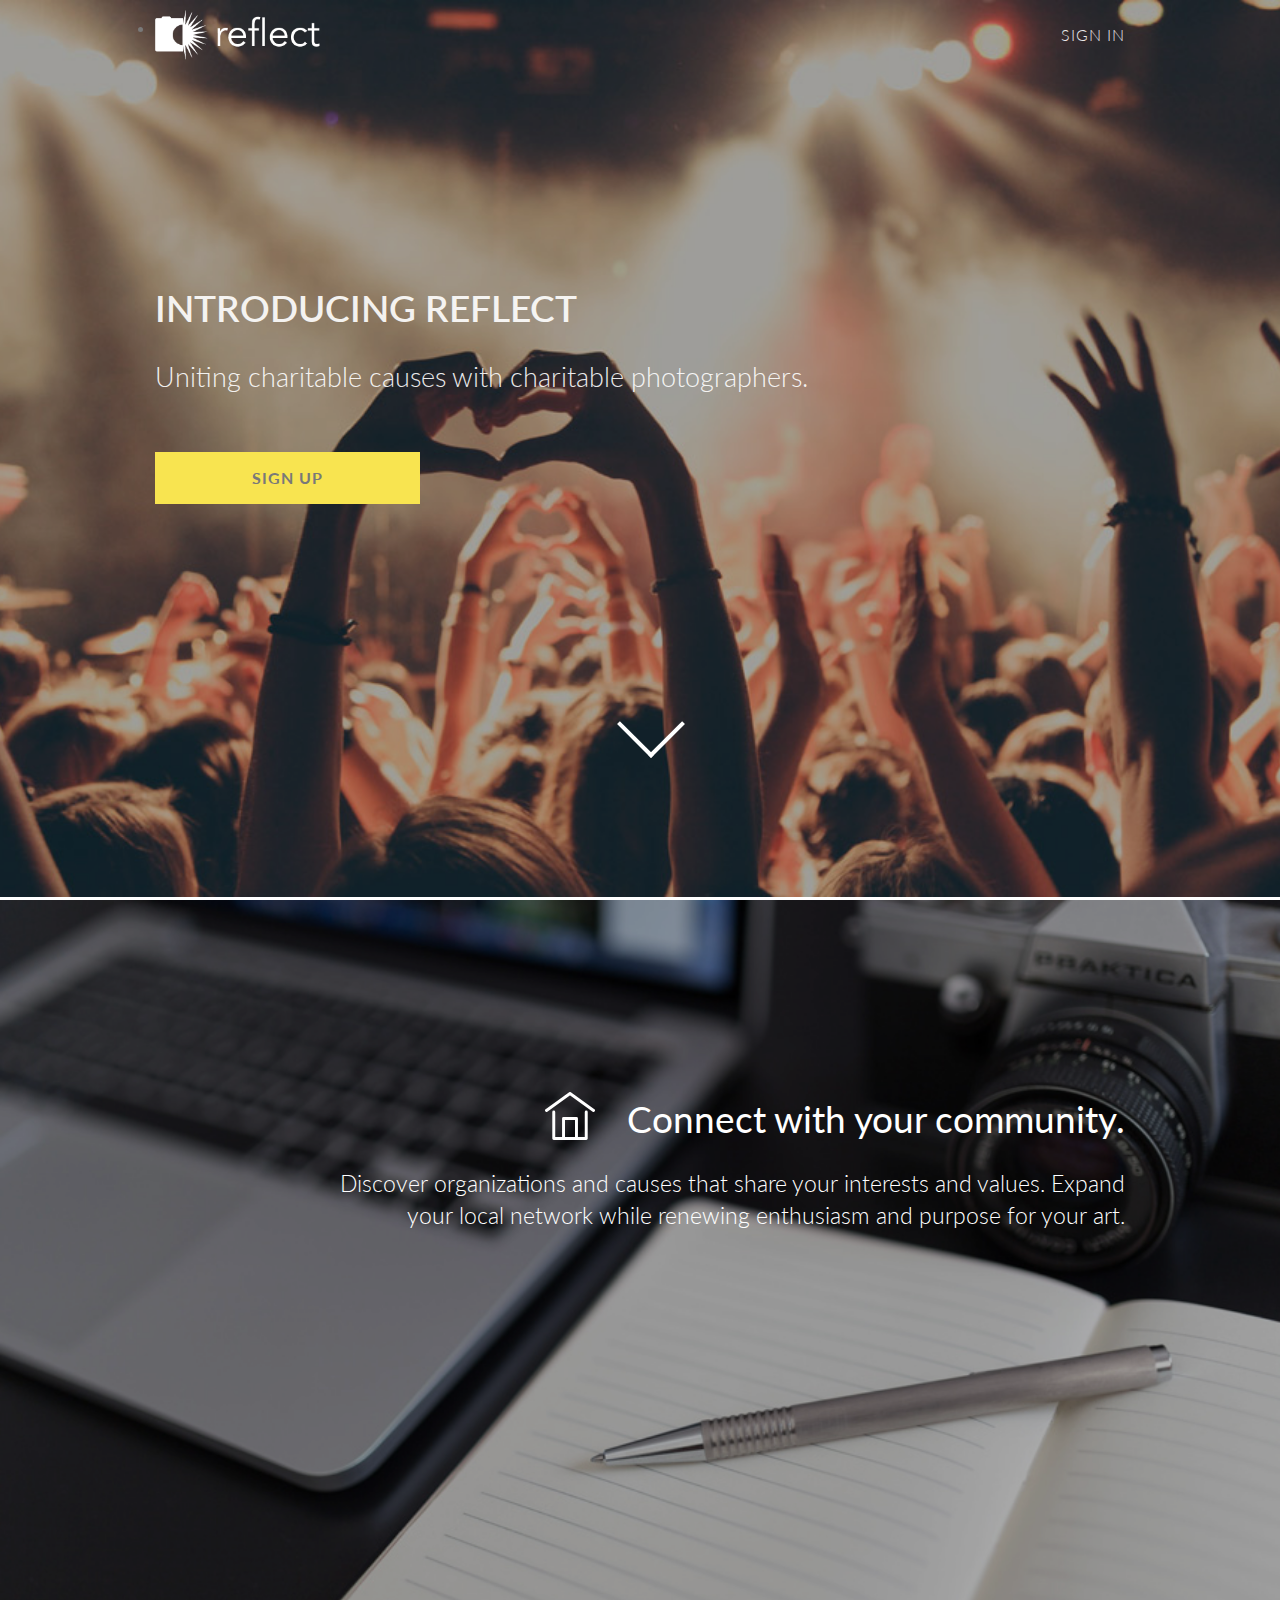
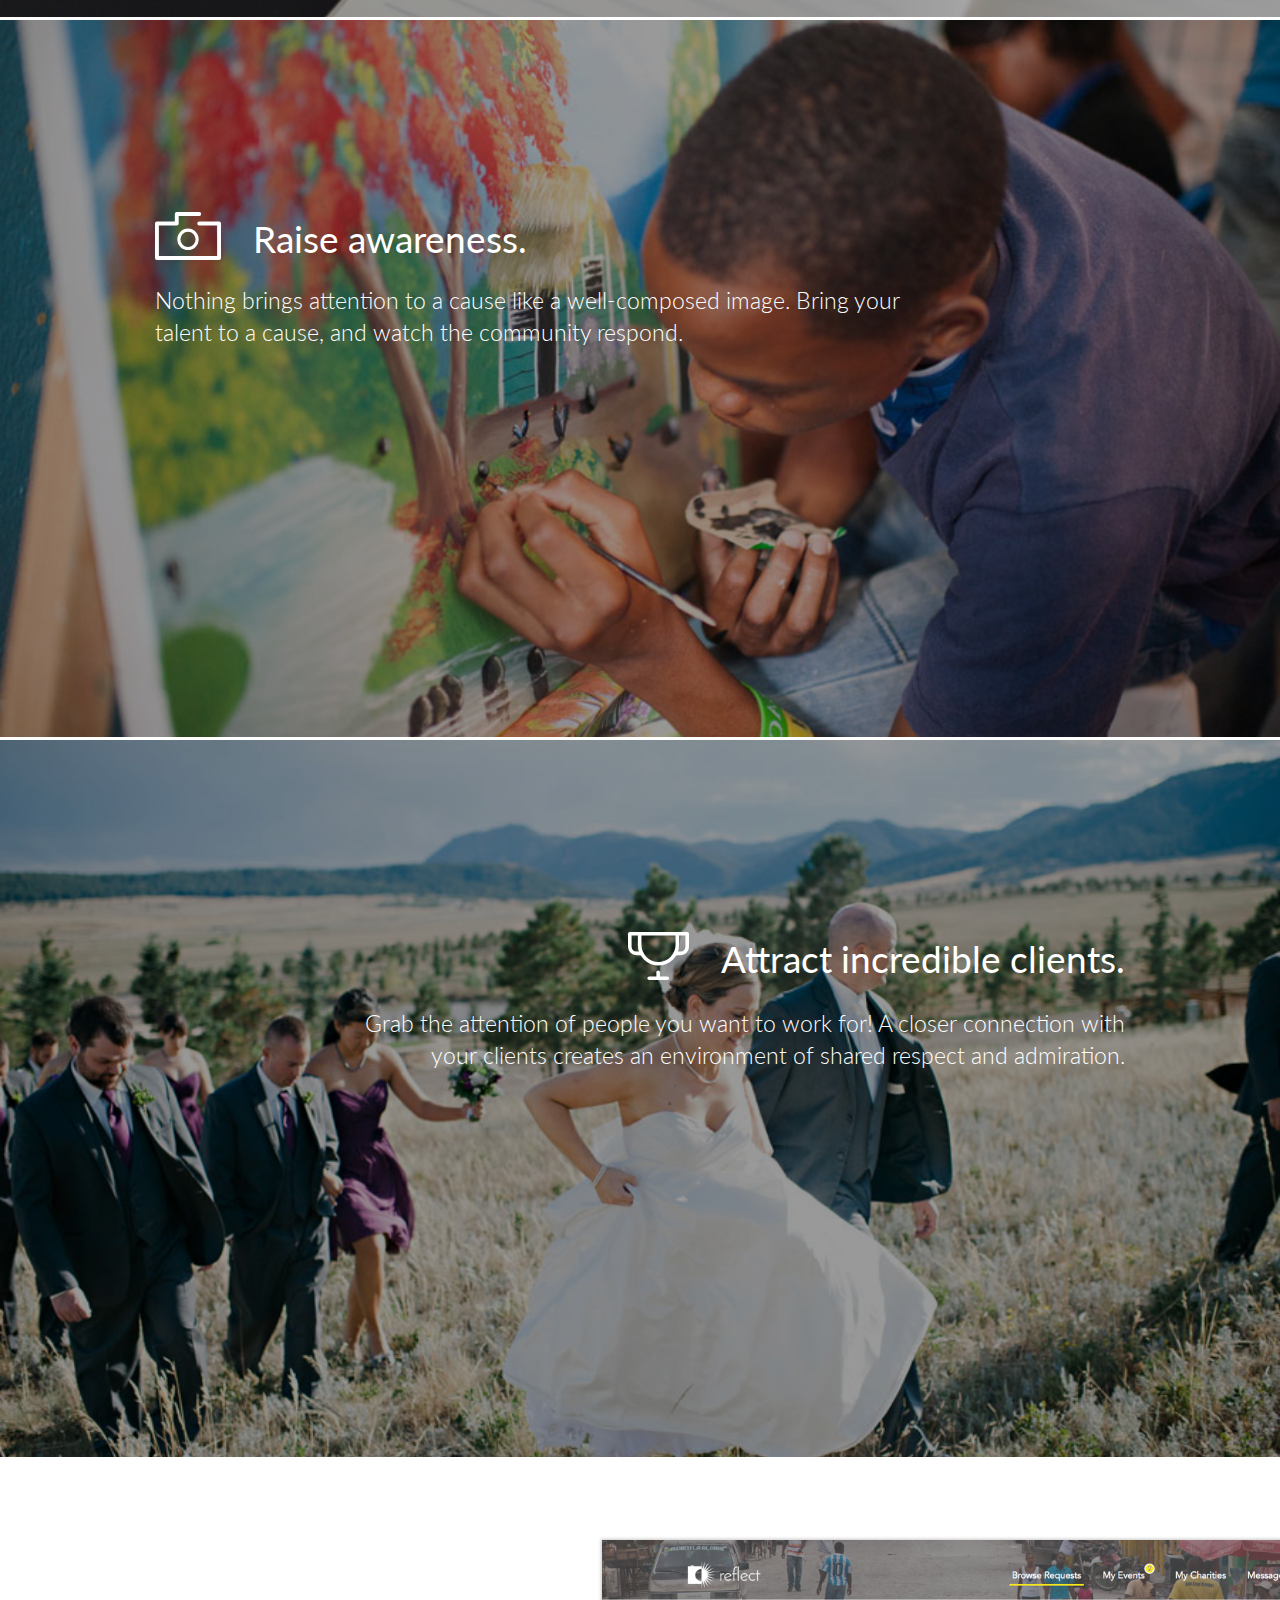
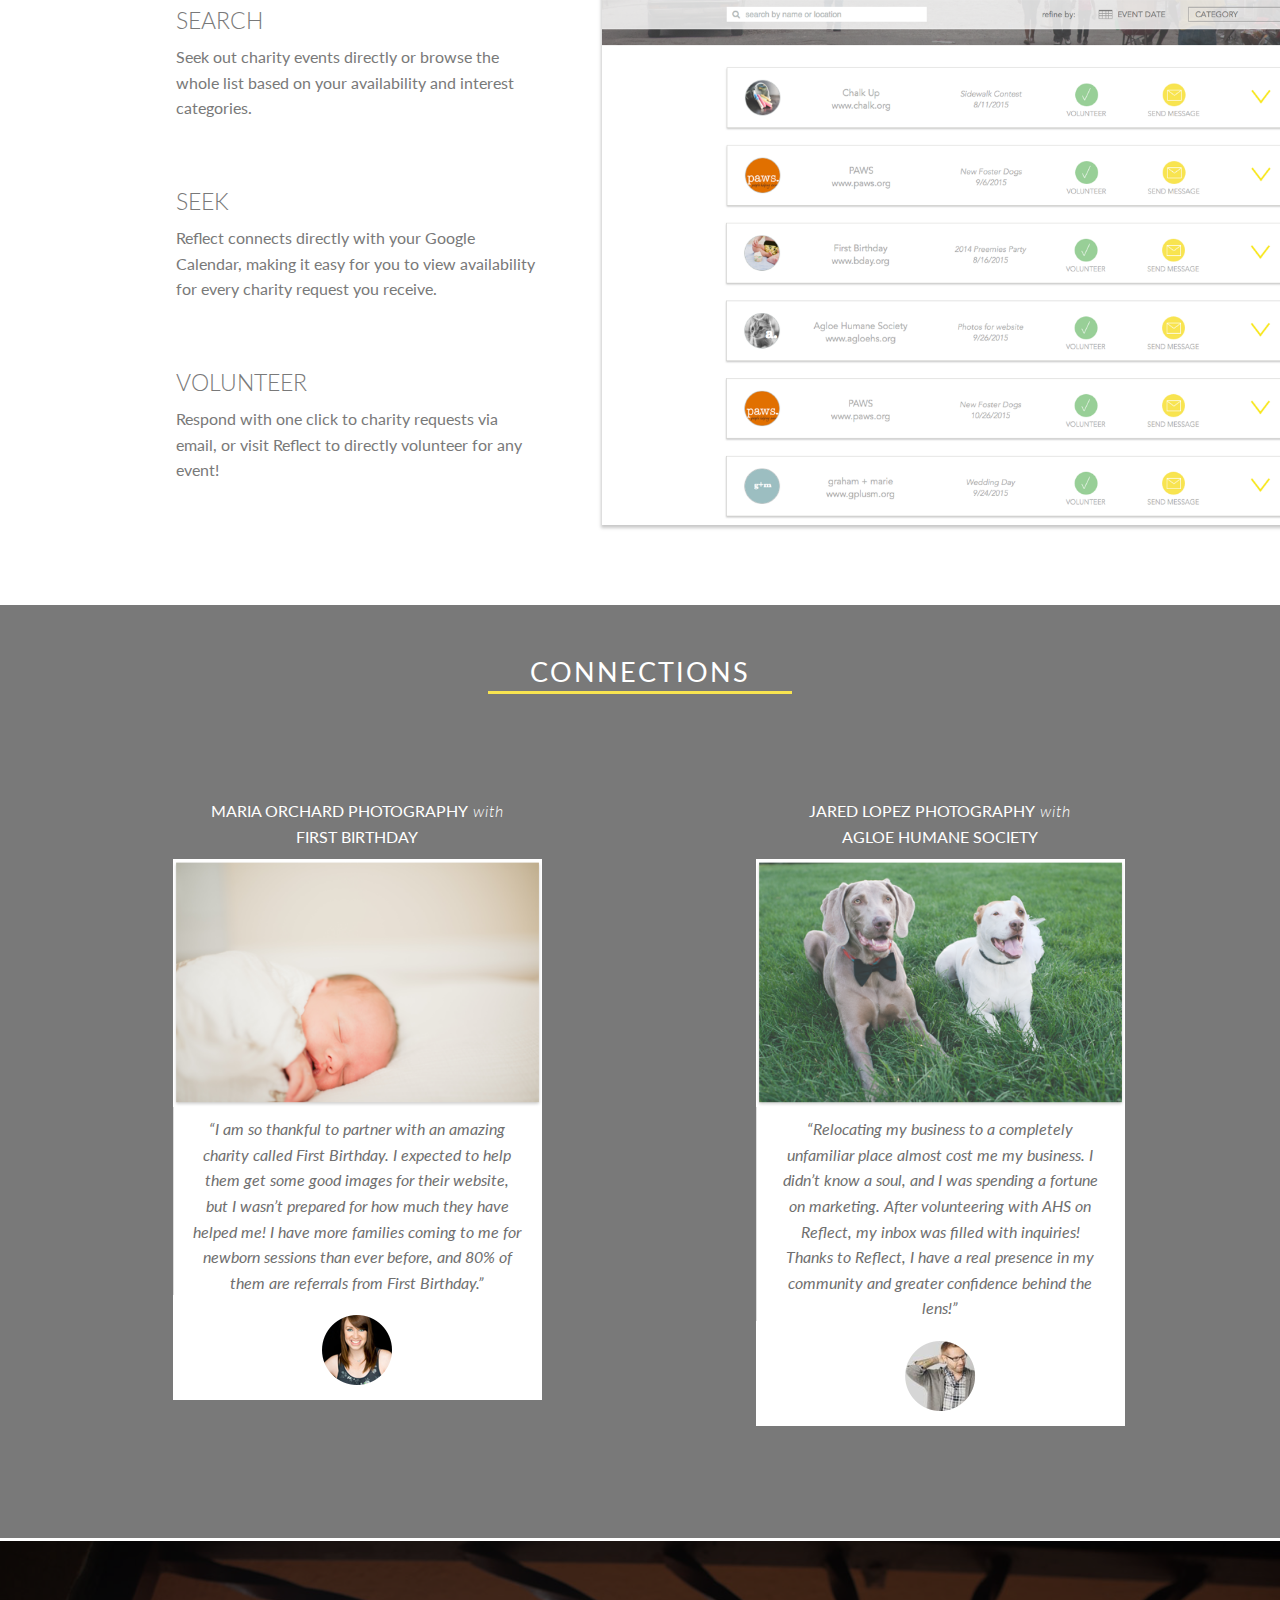
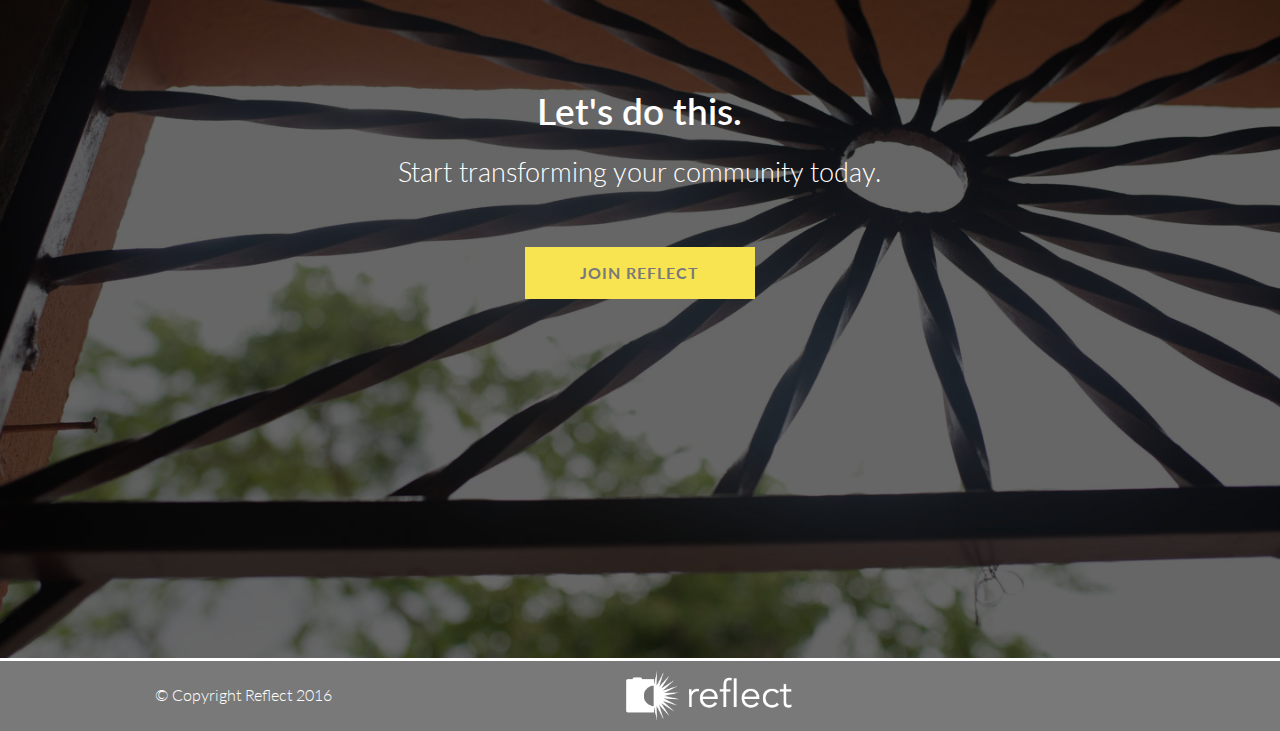
==== commit ea5f81c5: "Fixed homepage mobile layout" ====
--- a/index.html
+++ b/index.html
@@ -213,9 +213,6 @@
         <h6 id="copyright">© Copyright Reflect 2016</h6>
       </div>
       <div class="small-11 small-centered medium-4 medium-uncentered columns">
-        <h6 id="footer-links"></h6>
-      </div>
-      <div class="small-11 small-centered medium-4 medium-uncentered columns">
         <a href="#"><img id="logo" src="images/reflectlogo.png"></a>
       </div>
     </div>
--- a/css/style.css
+++ b/css/style.css
@@ -675,23 +675,22 @@
 
 
 
-*//***** MEDIA QUERIES *****/
+/***** MEDIA QUERIES *****/
 
 /* iOS Portrait */
 
 @media screen and (max-width: 767px) {
 
-  .right {
-    display: block;
-  }
 
   #main-headline {
     text-align: center;
     margin-top: 4rem;
+    font-size: 2.25rem;
   }
 
   #main-subheadline {
     text-align: center;
+    font-size: 1.75rem;
   }
 
   #signup-btn {
@@ -708,6 +707,10 @@
     margin-bottom: 3rem;
   }
 
+  .feat-name {
+    font-size: 2rem;
+  }
+
   #copyright {
     text-align: center;
   }
@@ -724,4 +727,5 @@
     display: none;
   }
 
-}
+
+}
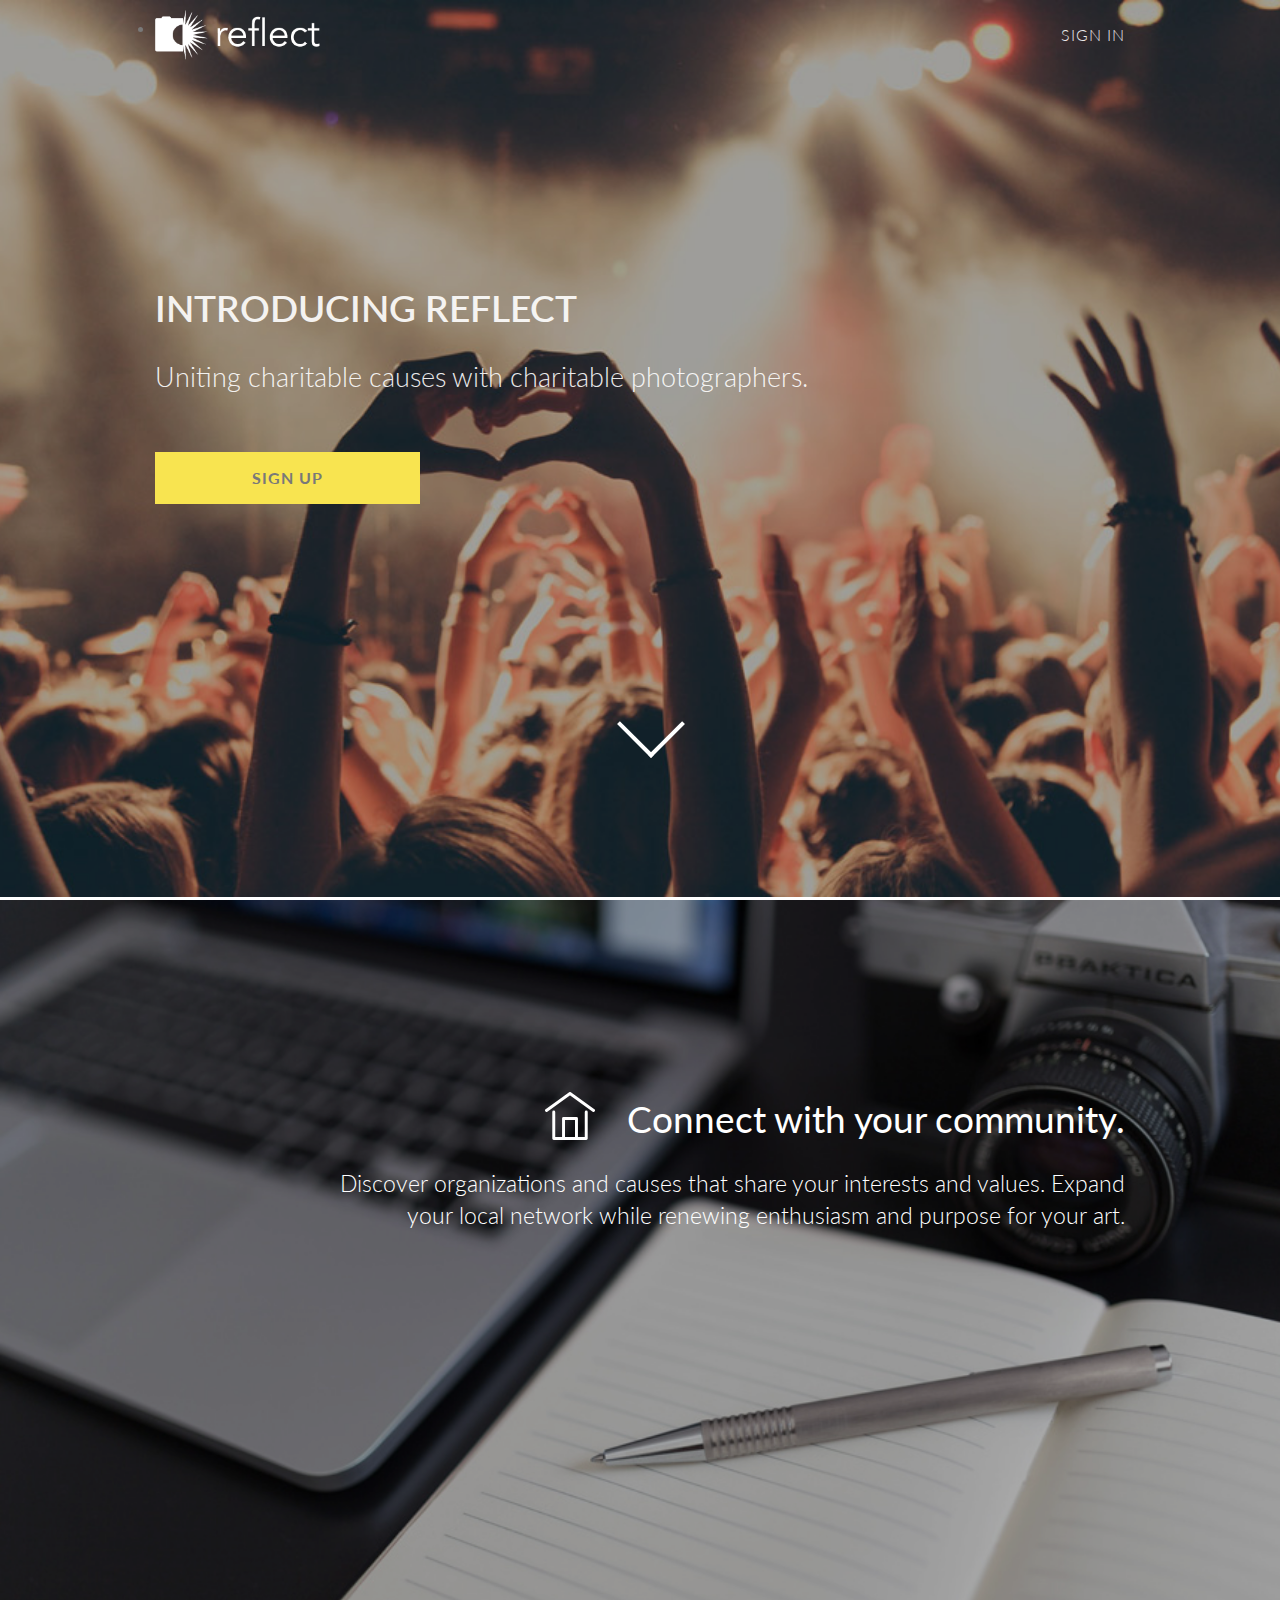
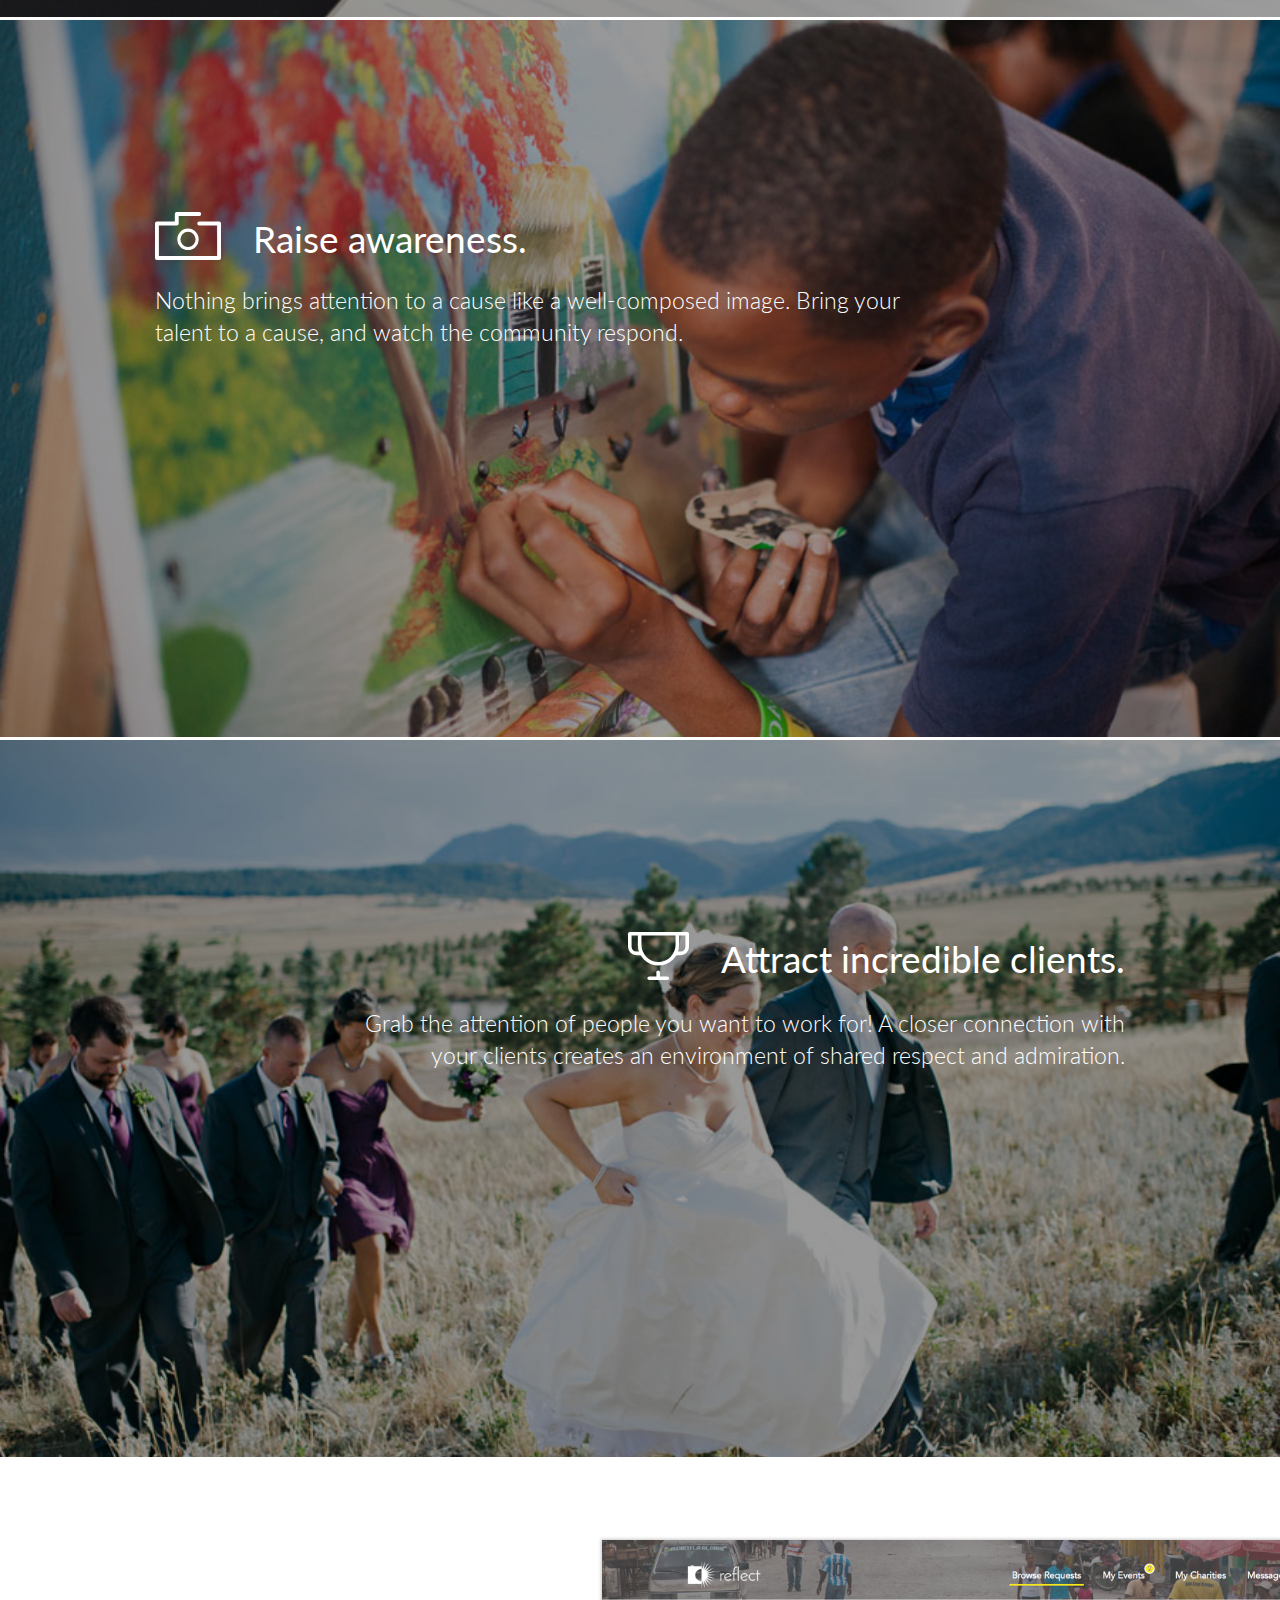
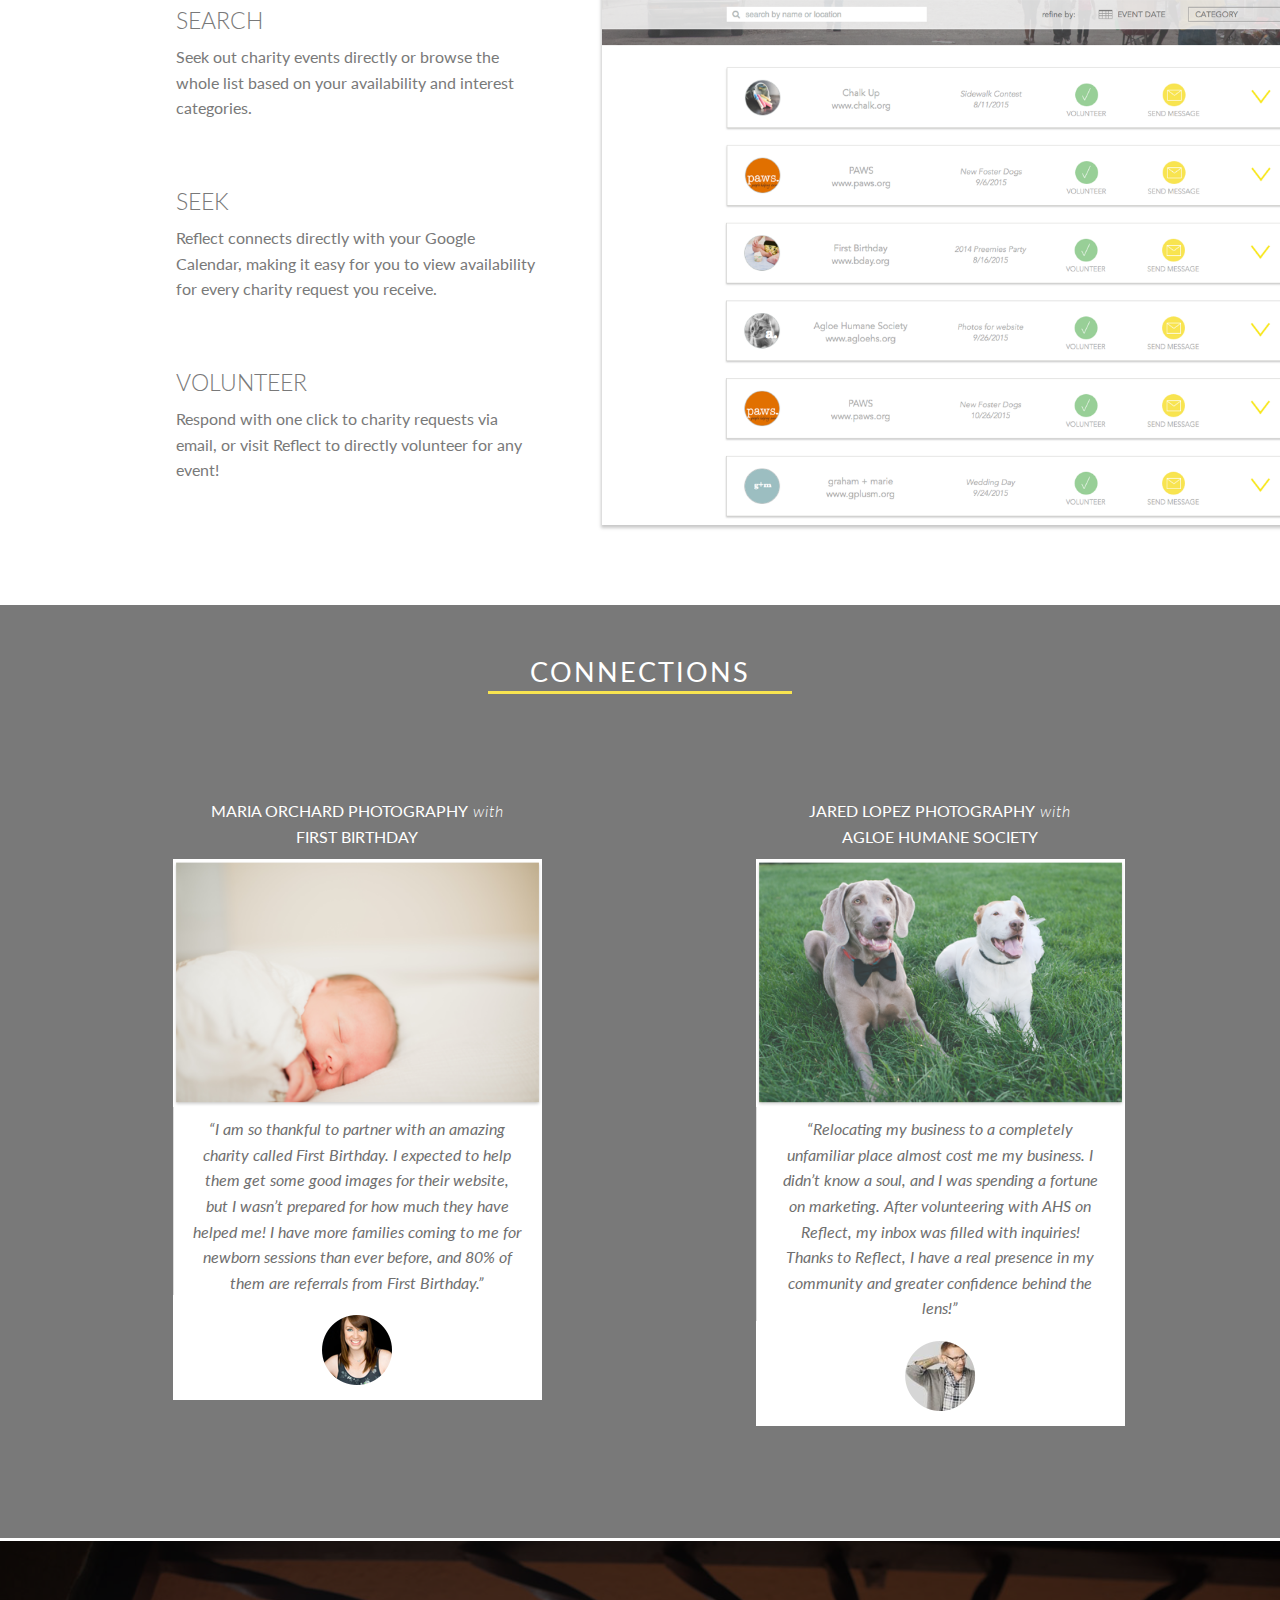
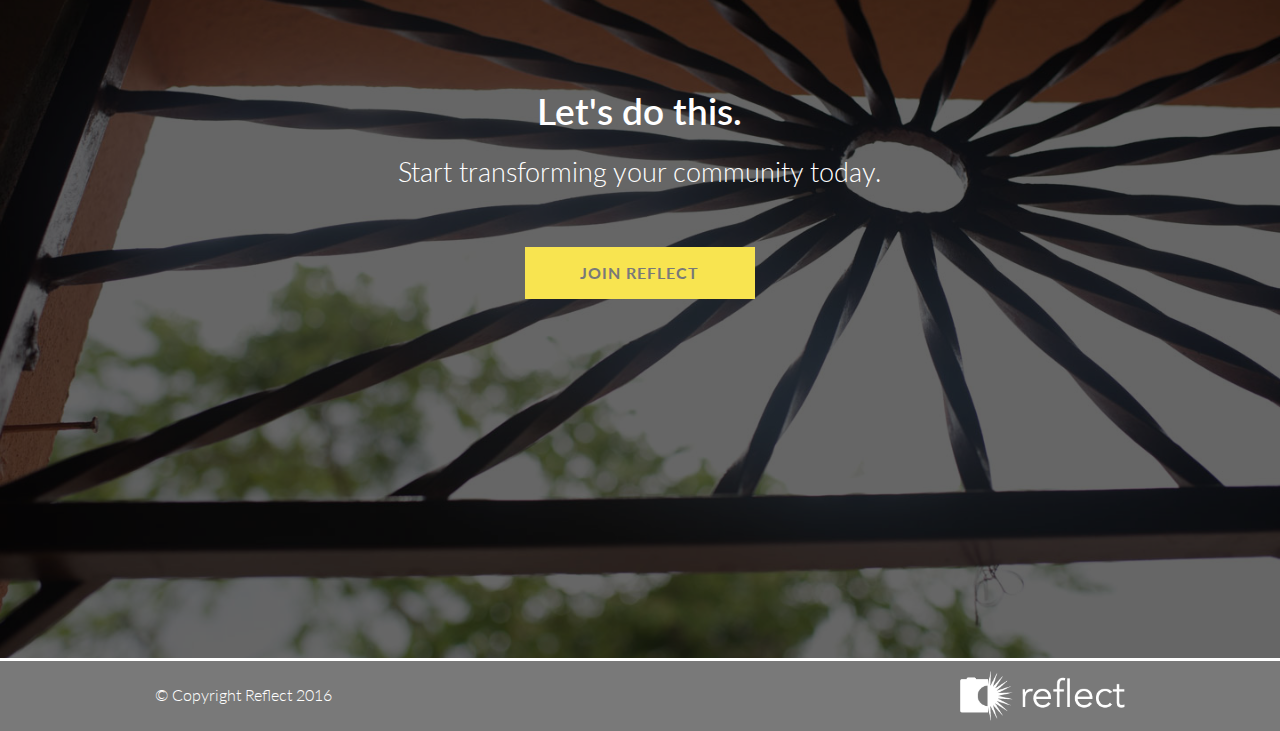
==== commit 7aebbd9b: "Dashboard event alignment" ====
--- a/index.html
+++ b/index.html
@@ -209,10 +209,10 @@
 
   <footer>
     <div class="row">
-      <div class="small-11 small-centered medium-4 medium-uncentered columns">
+      <div class="small-11 small-centered medium-6 medium-uncentered columns">
         <h6 id="copyright">© Copyright Reflect 2016</h6>
       </div>
-      <div class="small-11 small-centered medium-4 medium-uncentered columns">
+      <div class="small-11 small-centered medium-6 medium-uncentered columns">
         <a href="#"><img id="logo" src="images/reflectlogo.png"></a>
       </div>
     </div>
--- a/css/style.css
+++ b/css/style.css
@@ -268,7 +268,6 @@
   display: block;
 }
 
-
 .feat-name, .feat-desc {
   color: #797979;
   padding-left: 15px;
@@ -277,6 +276,7 @@
 .feat-name {
   margin-top: 4rem;
 }
+
 
 /*.left-border {
   border-left: 3px solid #F8E450;
@@ -518,6 +518,24 @@
   margin-top: 2rem;
 }
 
+#charity-logo, #action-volunteer, #action-message {
+  width: 15%;
+}
+
+#charity-info {
+  width: 25%;
+}
+
+#charity-event {
+  width: 20%;
+}
+
+#charity-logo {
+  text-align: left;
+  margin-left: -1rem;
+  width: 10%;
+}
+
 ul.event-banner {
   display: inline-block;
   list-style-type: none;
@@ -529,7 +547,7 @@
   display: inline-block;
   vertical-align: middle;
   text-align: center;
-  margin-right: 5rem;
+  /*margin-right: 5rem;*/
 }
 
 .charity-name, .event-name {
@@ -607,7 +625,9 @@
 }
 
 li#bannerArrow {
-  margin-right: 0;
+  float: right;
+  margin-top: 30px;
+  margin-right: 1rem;
 }
 
 .close-icon {
@@ -727,5 +747,8 @@
     display: none;
   }
 
-
-}
+  #copyright {
+    text-align: right;
+  }
+
+}
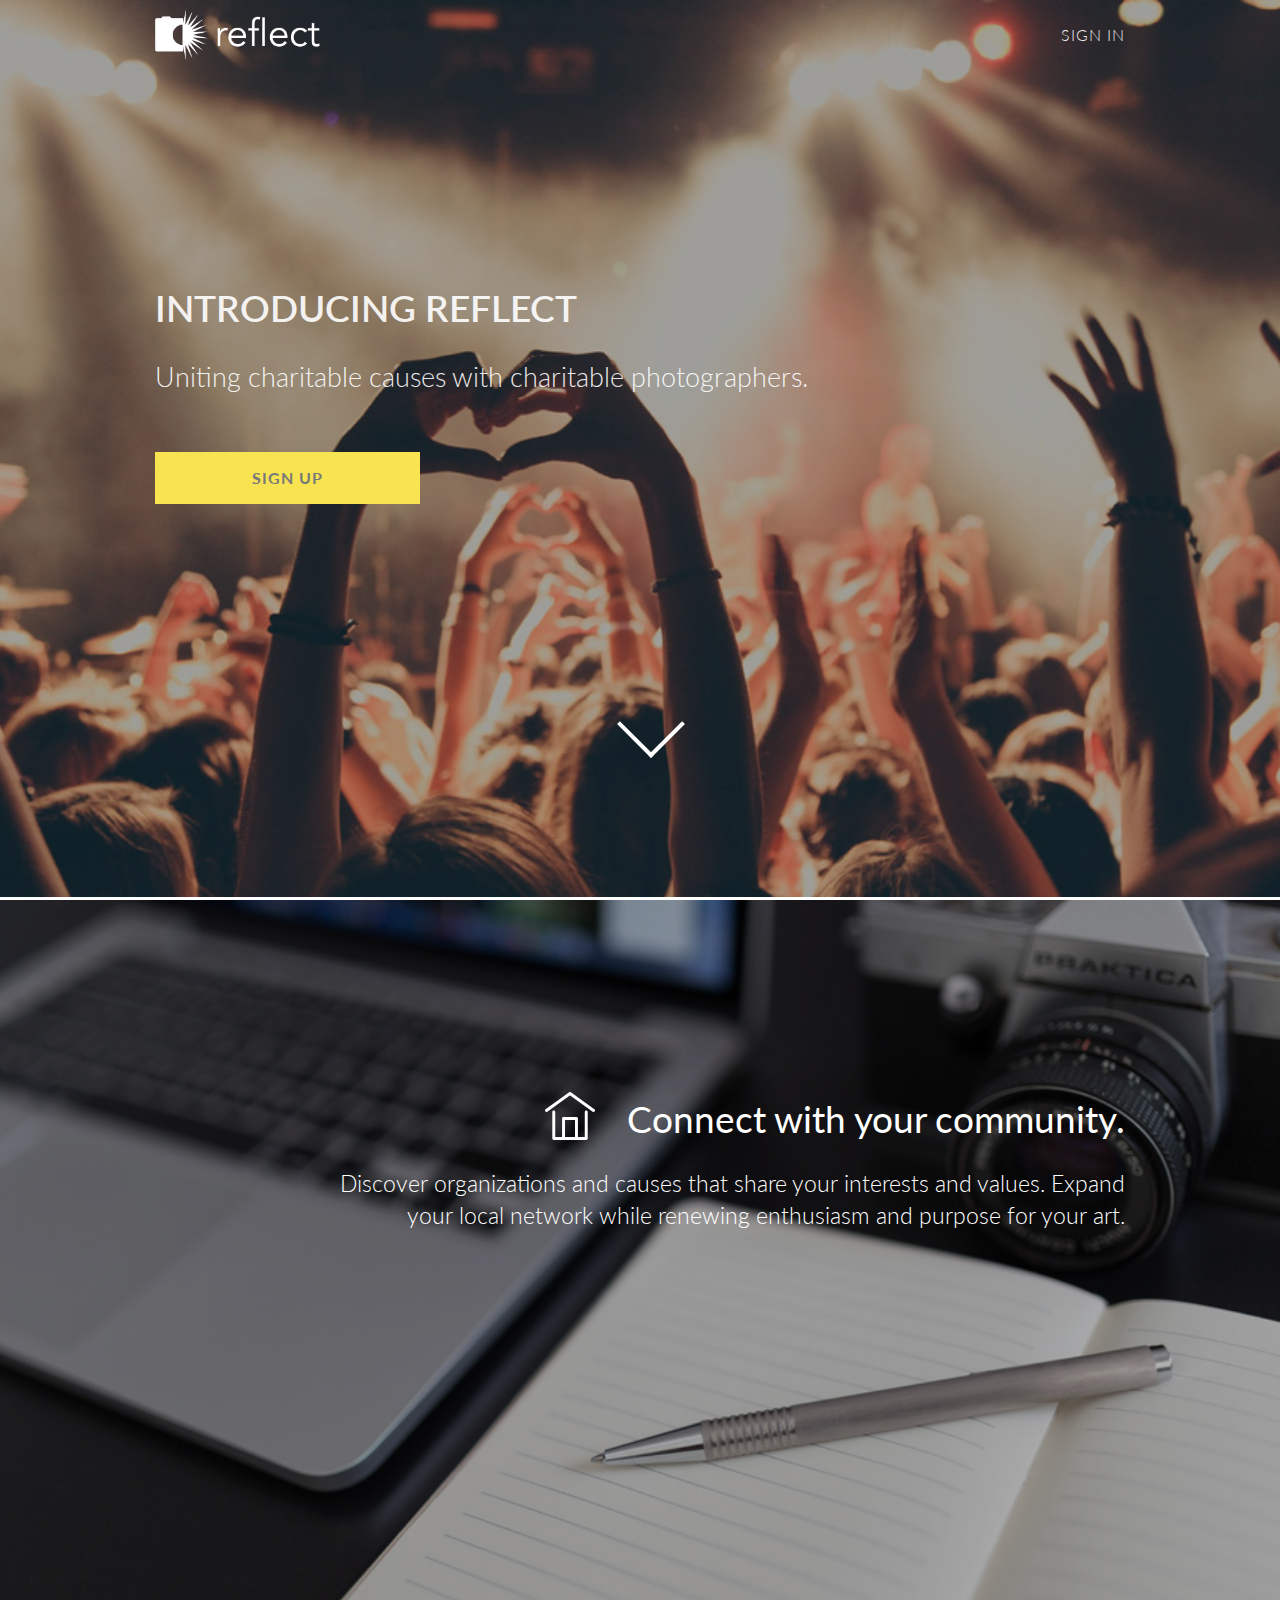
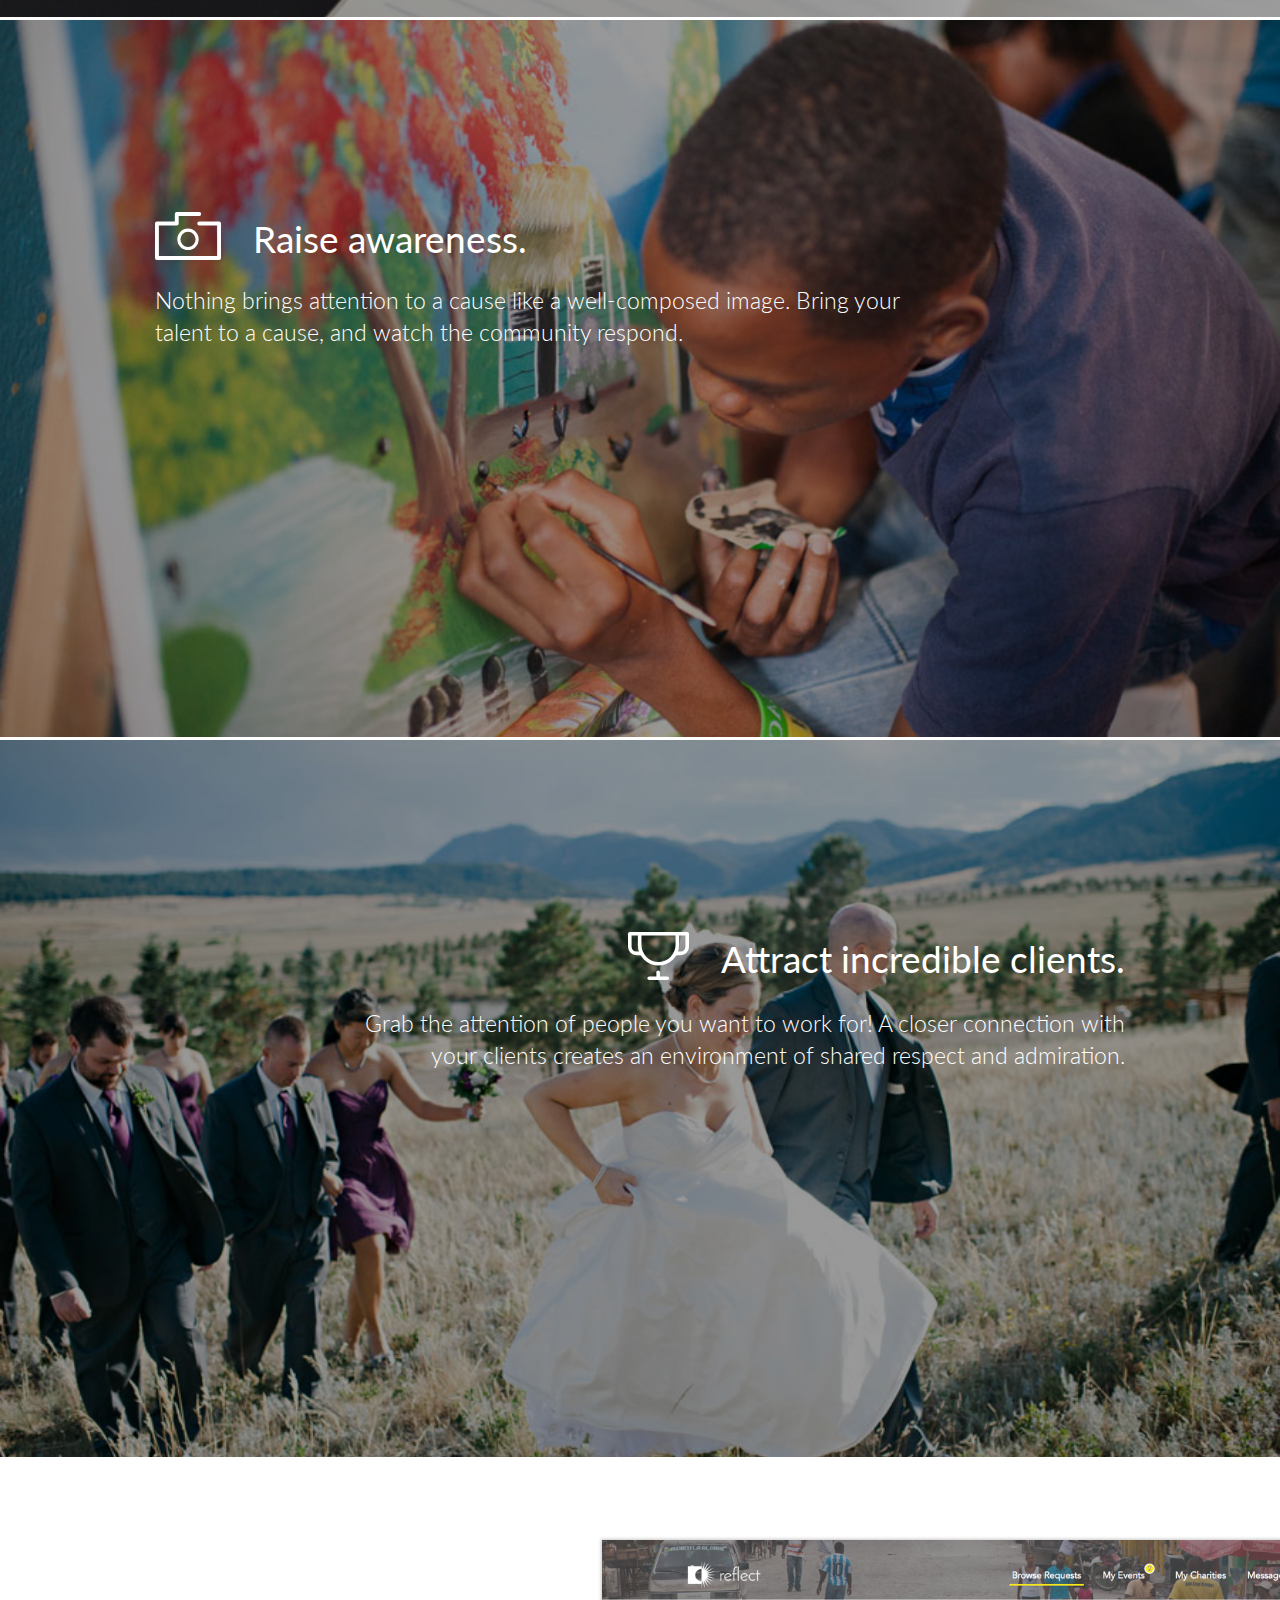
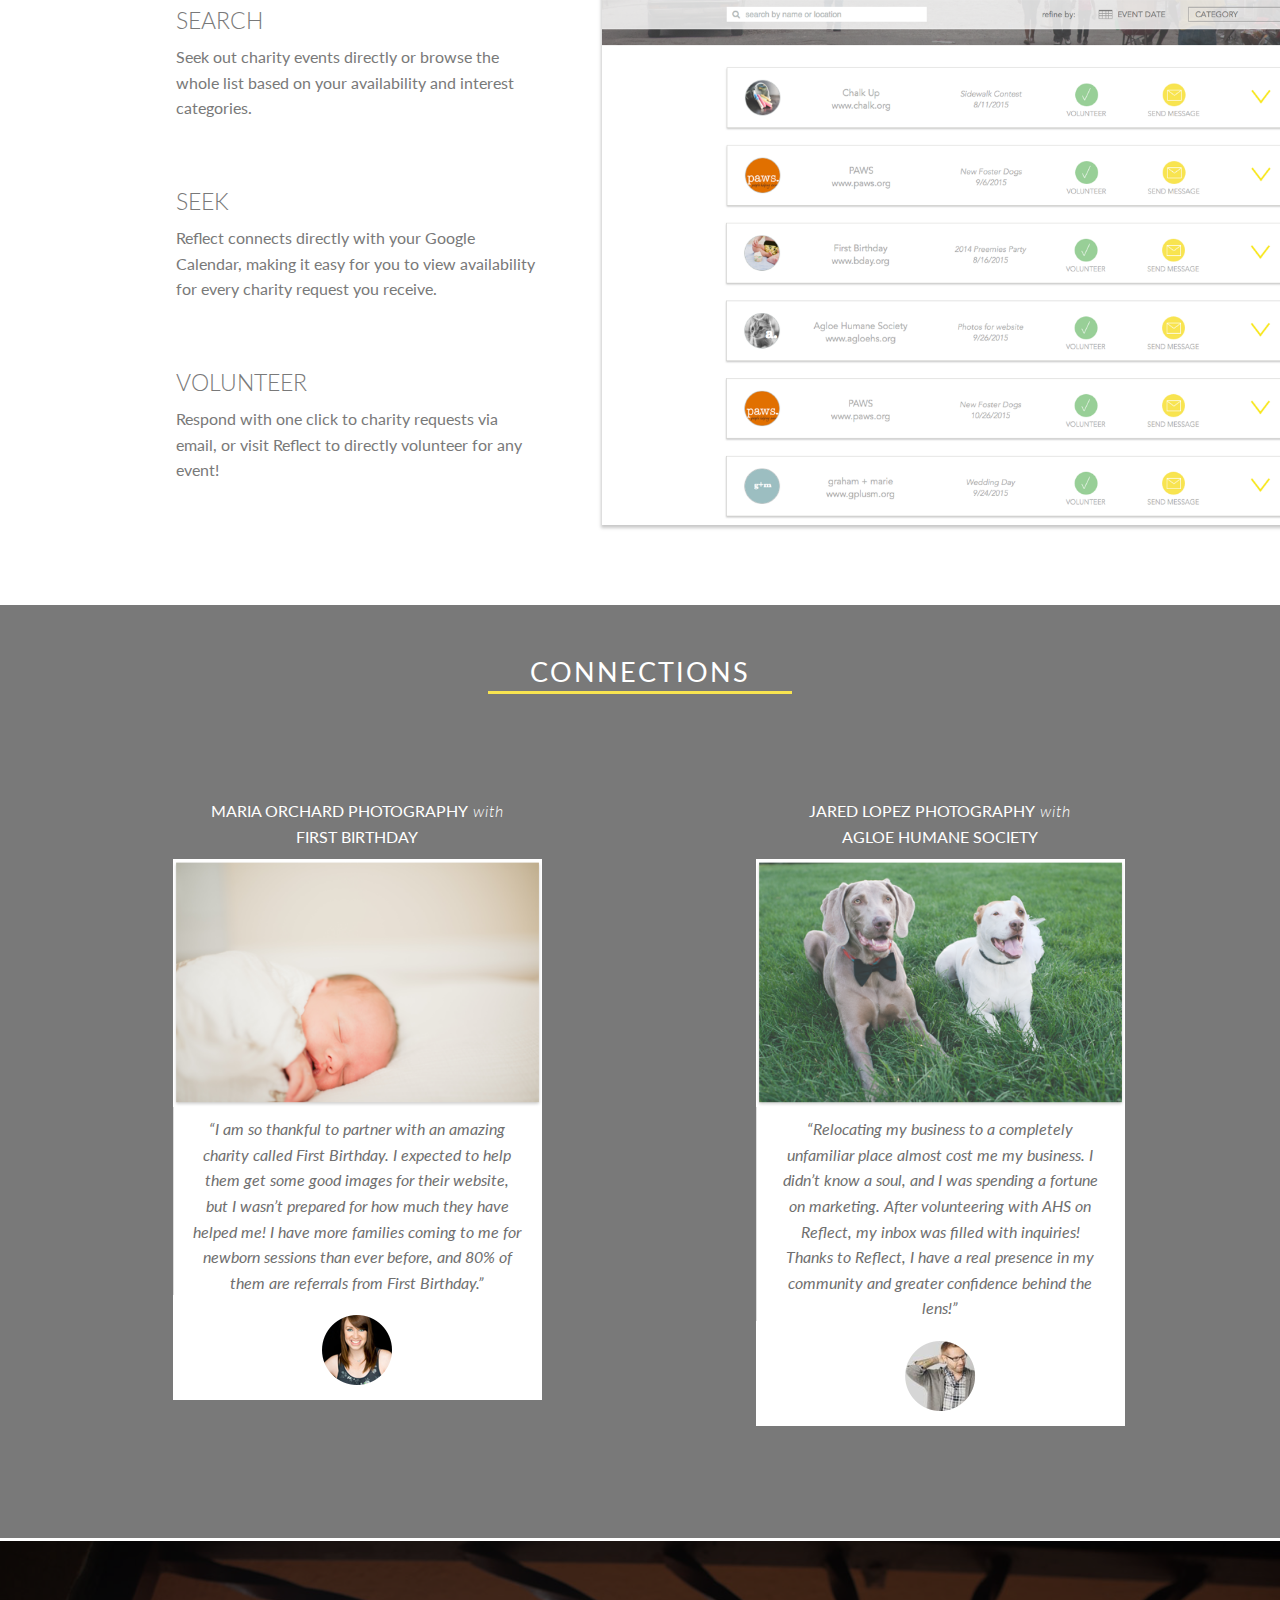
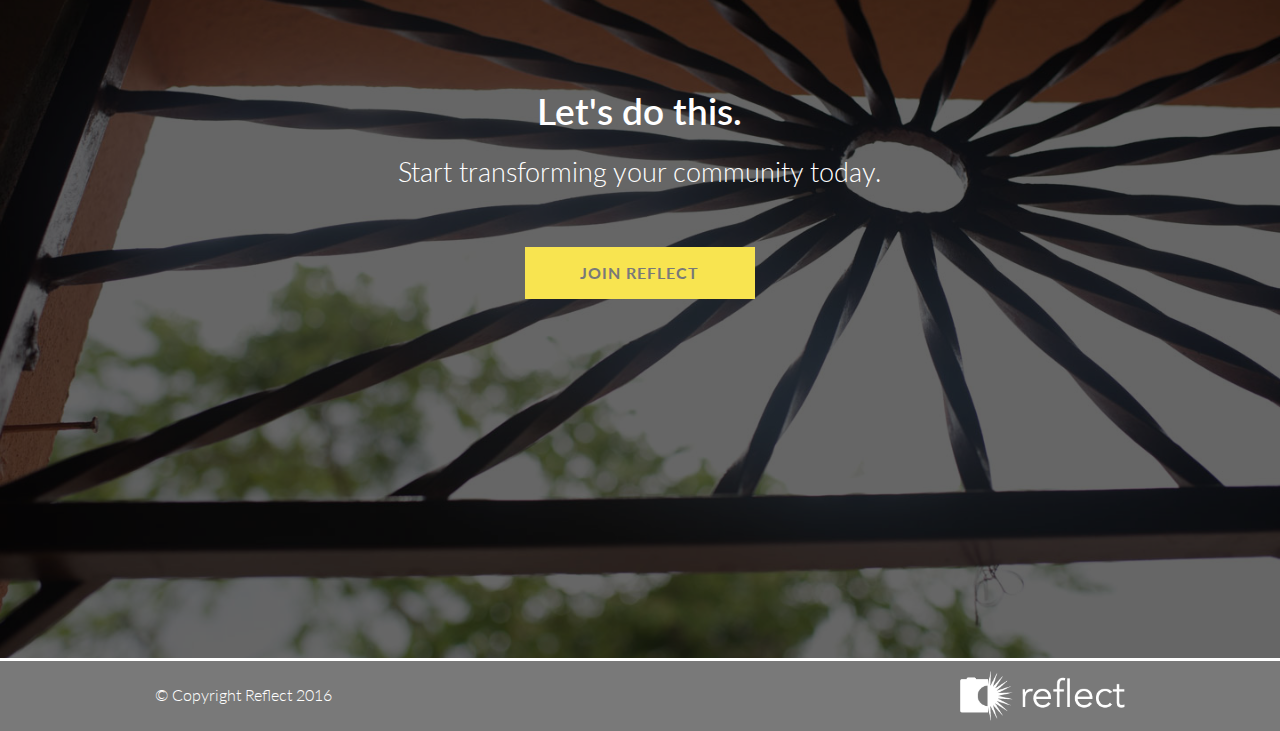
==== commit bb132de4: "Homepage mobile adjustments to feature panels" ====
--- a/index.html
+++ b/index.html
@@ -63,27 +63,42 @@
     </div>
 
   <div class="container connect-panel">
+    <div class="row phone-show">
+      <div class="small-3 small-centered columns icon-row">
+        <span><img id="house-mobile" src="images/community.svg" alt="house"></span>
+      </div>
+    </div>
     <div class="row">
       <div class="small-11 small-centered medium-10 medium-offset-2 medium-uncentered columns">
-        <h2 class="right-align thin"><span><img id="house" src="images/community.svg" alt="house"></span>Connect with your community.</h2>
+        <h2 class="right-align thin"><span class="phone-hide"><img id="house" src="images/community.svg" alt="house"></span>Connect with your community.</h2>
         <h4 class="right-align">Discover organizations and causes that share your interests and values. Expand your local network while renewing enthusiasm and purpose for your art.</h4>
       </div>
     </div>
   </div>
 
   <div class="container raise-panel">
+    <div class="row phone-show">
+      <div class="small-3 small-centered columns icon-row">
+        <span><img id="camera-mobile" src="images/camera.svg" alt="house"></span>
+      </div>
+    </div>
     <div class="row">
       <div class="small-11 small-centered medium-10 medium-uncentered columns">
-        <h2 class="thin"><span><img id="camera" src="images/camera.svg" alt="house"></span>Raise awareness.</h2>
+        <h2 class="thin"><span class="phone-hide"><img id="camera" src="images/camera.svg" alt="house"></span>Raise awareness.</h2>
         <h4>Nothing brings attention to a cause like a well-composed image. Bring your talent to a cause, and watch the community respond.</h4>
       </div>
     </div>
   </div>
 
   <div class="container attract-panel">
+    <div class="row phone-show">
+      <div class="small-3 small-centered columns icon-row">
+        <span><img id="reward-mobile" src="images/reward.svg" alt="house"></span>
+      </div>
+    </div>
     <div class="row">
       <div class="small-11 small-centered medium-10 medium-offset-2 medium-uncentered columns">
-        <h2 class="right-align thin"><span><img id="reward" src="images/reward.svg" alt="house"></span>Attract incredible clients.</h2>
+        <h2 class="right-align thin"><span class="phone-hide"><img id="reward" src="images/reward.svg" alt="house"></span>Attract incredible clients.</h2>
         <h4 class="right-align">Grab the attention of people you want to work for! A closer connection with your clients creates an environment of shared respect and admiration.</h4>
       </div>
     </div>
@@ -212,7 +227,7 @@
       <div class="small-11 small-centered medium-6 medium-uncentered columns">
         <h6 id="copyright">© Copyright Reflect 2016</h6>
       </div>
-      <div class="small-11 small-centered medium-6 medium-uncentered columns">
+      <div class="small-11 small-centered medium-6 medium-uncentered columns phone-hide">
         <a href="#"><img id="logo" src="images/reflectlogo.png"></a>
       </div>
     </div>
--- a/css/style.css
+++ b/css/style.css
@@ -41,6 +41,10 @@
   height: 40px;
 }
 
+.right-home-dash li.active {
+  border-bottom: 2px solid #F8E450;
+}
+
 .top-bar-section ul li a:hover {
   /*outline: 2px solid #F8E450;*/
   background: transparent;
@@ -52,6 +56,7 @@
 
 .title-area {
   margin-left: 0;
+  list-style-type: none;
 }
 
 .right-home {
@@ -64,6 +69,36 @@
   opacity: 0.9;
 }
 
+.right-home-dash {
+  list-style-type: none;
+  font-family: 'Lato';
+  font-weight: 300;
+  float: right;
+  display: inline-block;
+  margin-top: 22px;
+  opacity: 0.9;
+  margin-left: 0;
+}
+
+.right-home-dash li {
+  display: inline-block;
+  margin-right: 1rem;
+}
+
+#profile-mobile {
+  margin-right: 0px;
+}
+
+.right-home-dash a {
+  color: #FFFFFF;
+  letter-spacing: 1px;
+  font-size: 1rem;
+}
+
+.right-home-dash:hover {
+  opacity: 1;
+}
+
 .right-home a {
   color: #FFFFFF;
   letter-spacing: 1px;
@@ -72,6 +107,10 @@
 
 .right-home:hover {
   opacity: 1;
+}
+
+.mobile-top-nav {
+  padding-left: 0;
 }
 
 .tint {
@@ -456,6 +495,7 @@
 .badge1 {
   position:relative;
 }
+
 .badge1[data-badge]:after {
   content:attr(data-badge);
   position:absolute;
@@ -469,6 +509,7 @@
   line-height:18px;
   border-radius:50%;
   box-shadow:0 0 1px #333;
+  opacity: 1;
 }
 
 .ribbon, .sub-nav {
@@ -701,6 +742,9 @@
 
 @media screen and (max-width: 767px) {
 
+  .hero {
+    margin-top: 0;
+  }
 
   #main-headline {
     text-align: center;
@@ -723,6 +767,31 @@
     display: none;
   }
 
+  .thin {
+    margin-top: 1rem;
+  }
+
+  h2.thin {
+    text-align: center;
+  }
+
+  h4 {
+    text-align: center;
+  }
+
+  .icon-row {
+    margin-top: 4rem;
+  }
+
+  .right-align {
+    float: none;
+    text-align: center;
+  }
+
+  h4.right-align {
+    text-align: center;
+  }
+
   .attract-panel {
     margin-bottom: 3rem;
   }
@@ -731,15 +800,126 @@
     font-size: 2rem;
   }
 
-  #copyright {
-    text-align: center;
+  h3 {
+    font-weight: 400;
+  }
+
+  h6#copyright {
+    text-align: center;
+    padding-bottom: 5px;
+    padding-top: 5px;
   }
 
   #logo {
     text-align: center;
   }
 
-}
+  #charity-logo {
+    margin-left: -3.5rem;
+  }
+
+  p.icon-label {
+    margin-bottom: 1rem;
+  }
+
+  .tint-dash {
+    height: 4.25rem;
+  }
+
+  .tint-dash:before {
+    height: 4.25rem;
+  }
+
+  .name img {
+    height: auto;
+    margin-top: 15px;
+    list-style-type: none;
+  }
+
+  .badge1[data-badge]:after {
+    content:attr(data-badge);
+    position:absolute;
+    top: -12px;
+    right: -15px;
+    font-size:.7em;
+    background: #F8E450;;
+    color: #797979;
+    width:18px;height:18px;
+    text-align:center;
+    line-height:18px;
+    border-radius:50%;
+    box-shadow:0 0 1px #333;
+  }
+
+  .title {
+    padding-right: 0;
+  }
+
+  .row.sub {
+    height: inherit;
+  }
+
+/*  nav {
+    height: 4.25rem;
+  }*/
+
+  .ribbon {
+    margin-top: 0;
+  }
+
+  dd {
+    text-align: center;
+  }
+
+  #charity-info {
+    display: none;
+  }
+
+  #charity-event {
+    width: 45%;
+  }
+
+  #action-volunteer {
+    width: 20%;
+  }
+
+  #action-message {
+    display: none;
+  }
+
+  .sub-nav dt a, .sub-nav dd a, .sub-nav li a {
+    padding-left: 0;
+    padding-right: 0;
+  }
+
+  .sub-nav dt a, .sub-nav dd a, .sub-nav li a {
+    margin-left: 0;
+  }
+
+}
+
+@media only screen 
+  and (min-device-width : 375px) // or 213.4375em or 3in or 9cm
+  and (max-device-width : 667px) // or 41.6875em
+  and (width : 667px) // or 41.6875em
+  and (height : 375px) // or 23.4375em
+  and (orientation : landscape) 
+  and (color : 8)
+  and (device-aspect-ratio : 375/667)
+  and (aspect-ratio : 667/375)
+  and (device-pixel-ratio : 2)
+  and (-webkit-min-device-pixel-ratio : 2) 
+  { 
+
+    .right-home-dash li {
+      margin-right: 2rem;
+    }
+
+    .name img {
+      height: 20px;
+    }
+
+  }
 
 @media screen and (min-width: 768px) {
 
@@ -748,7 +928,8 @@
   }
 
   #copyright {
-    text-align: right;
-  }
-
-}
+    text-align: center;
+  }
+
+
+}
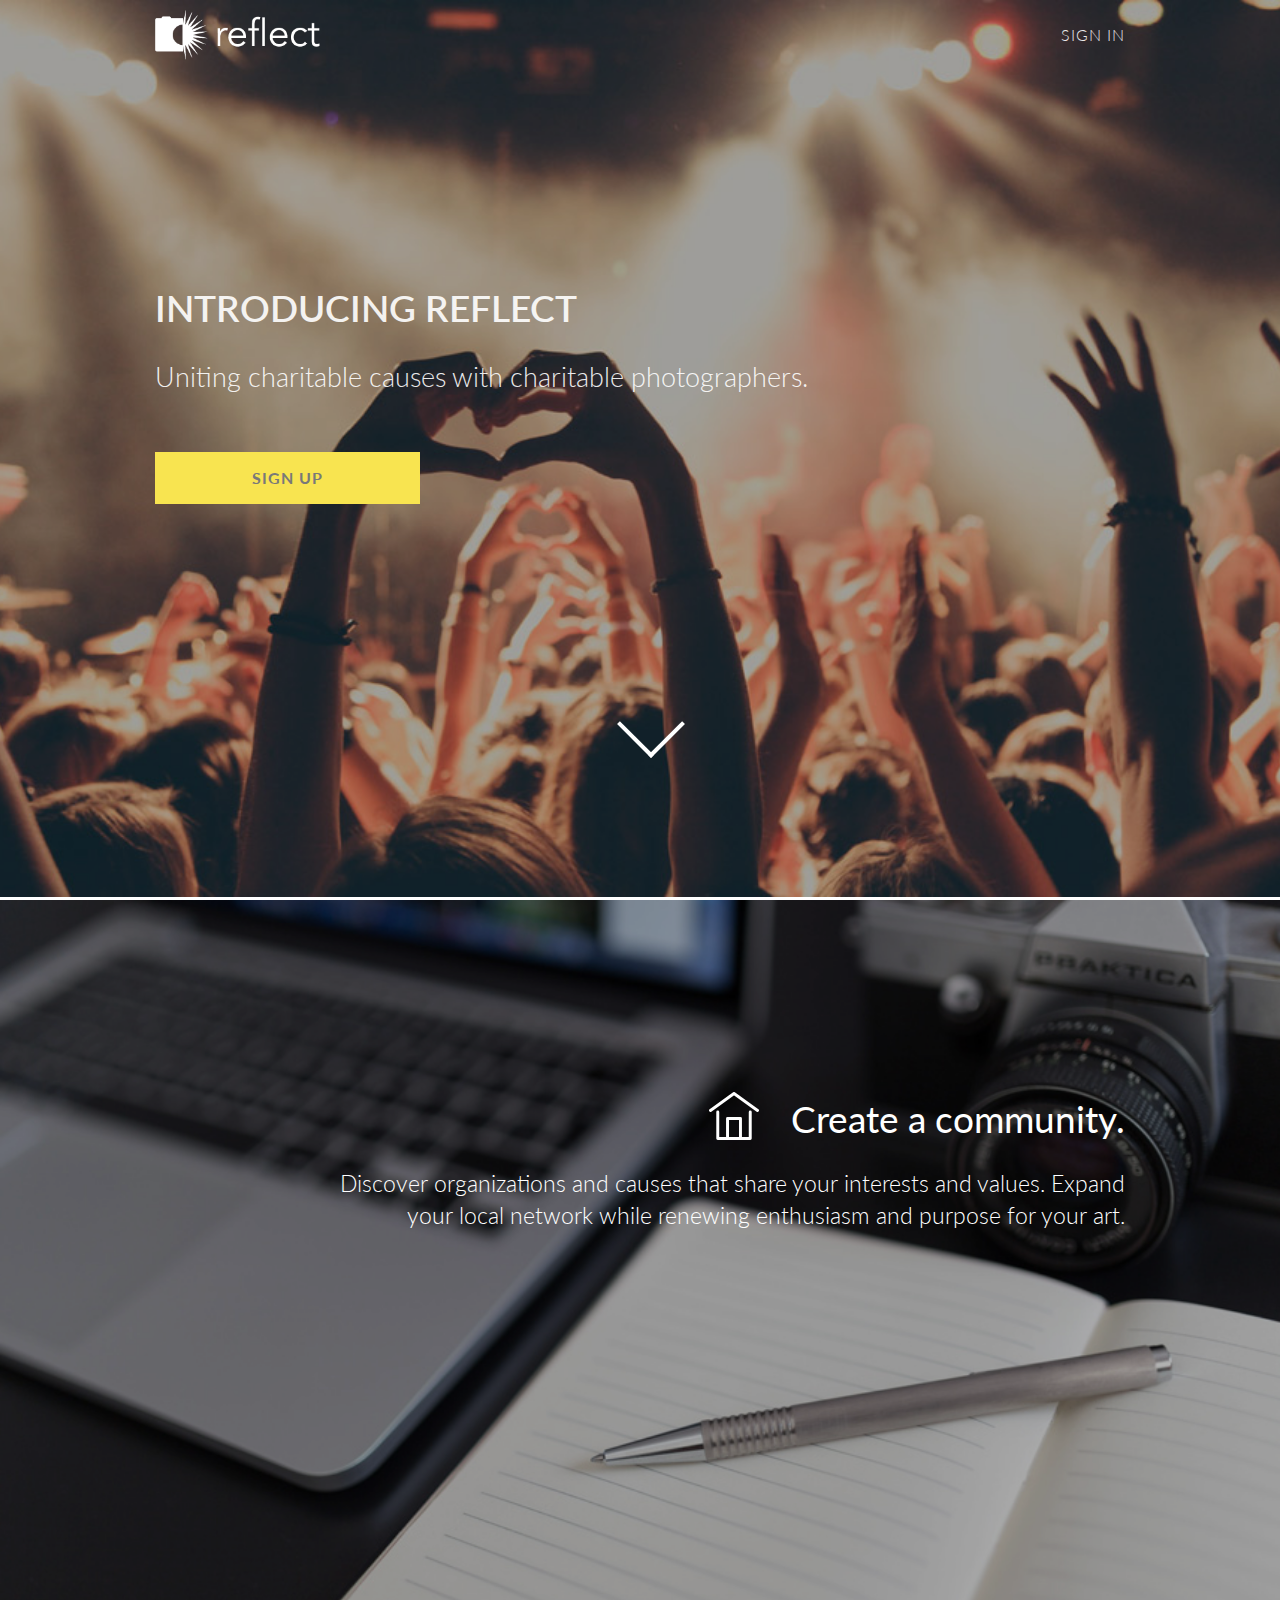
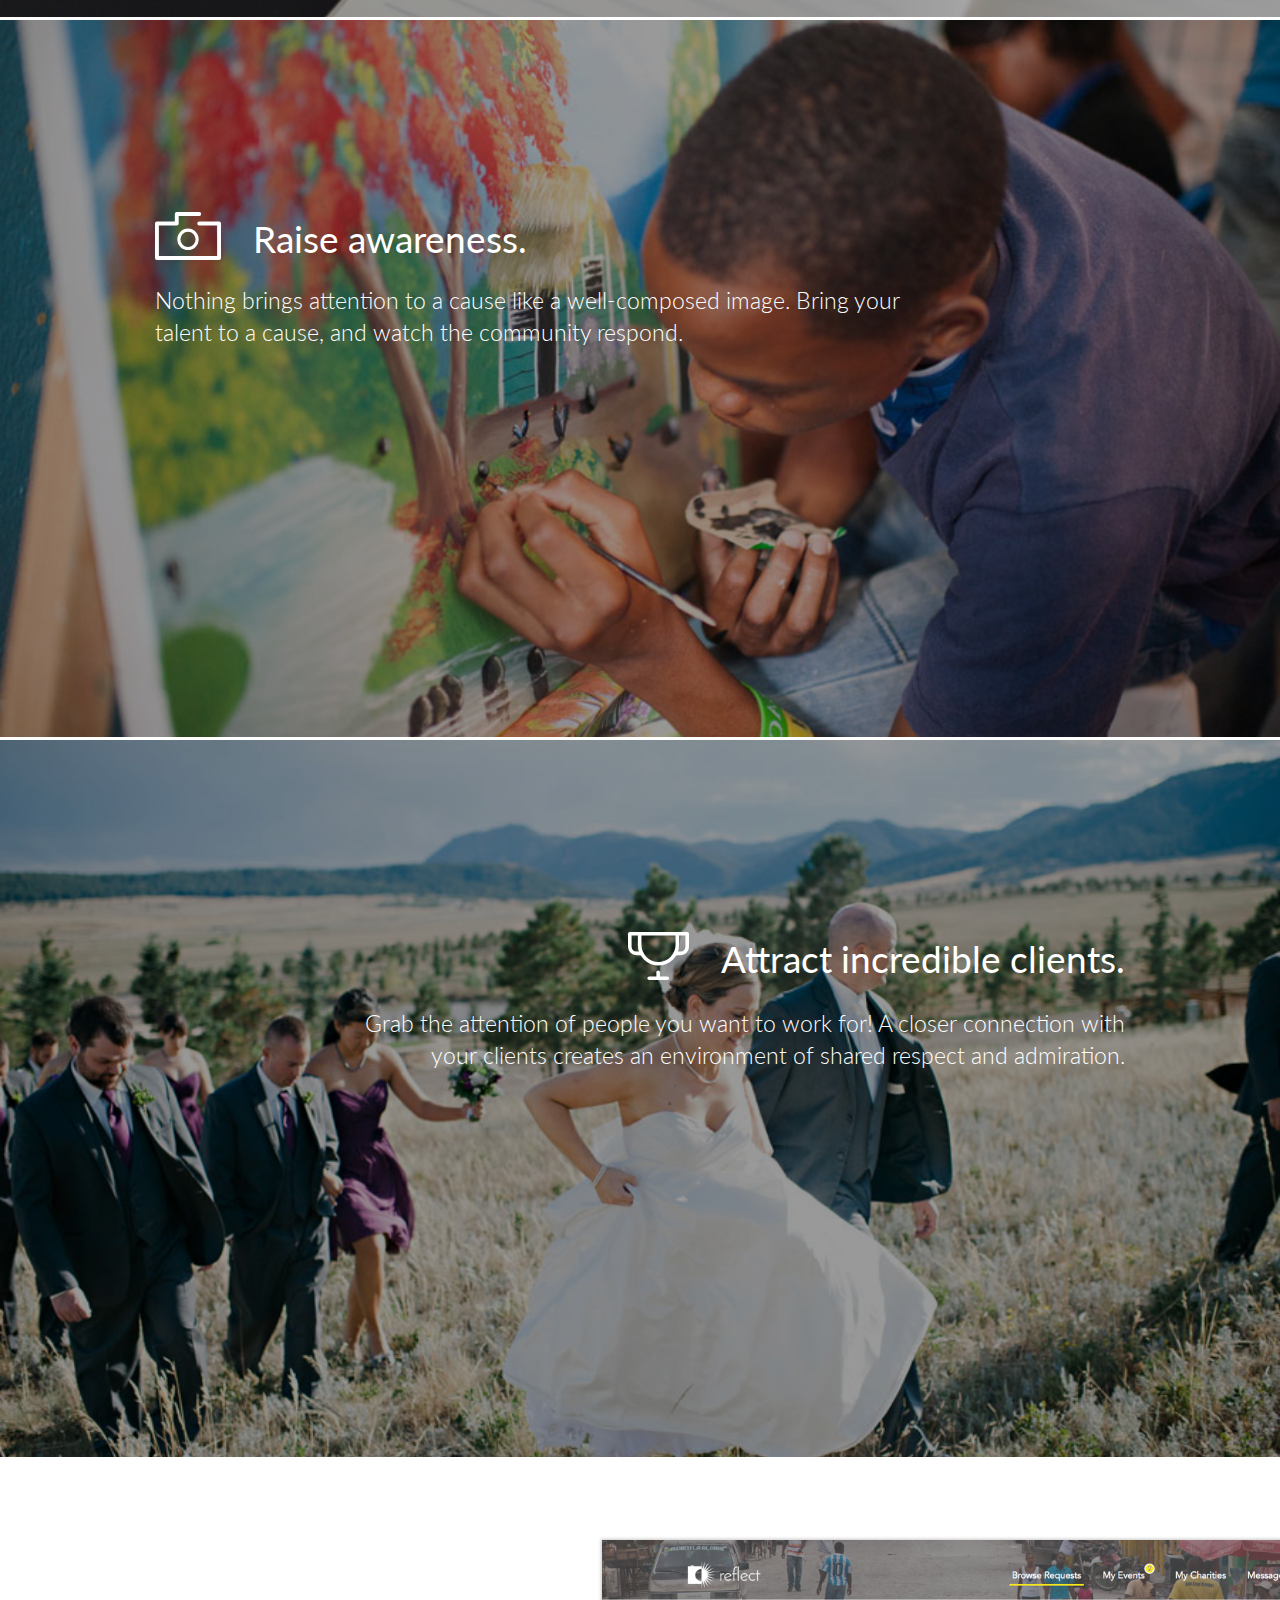
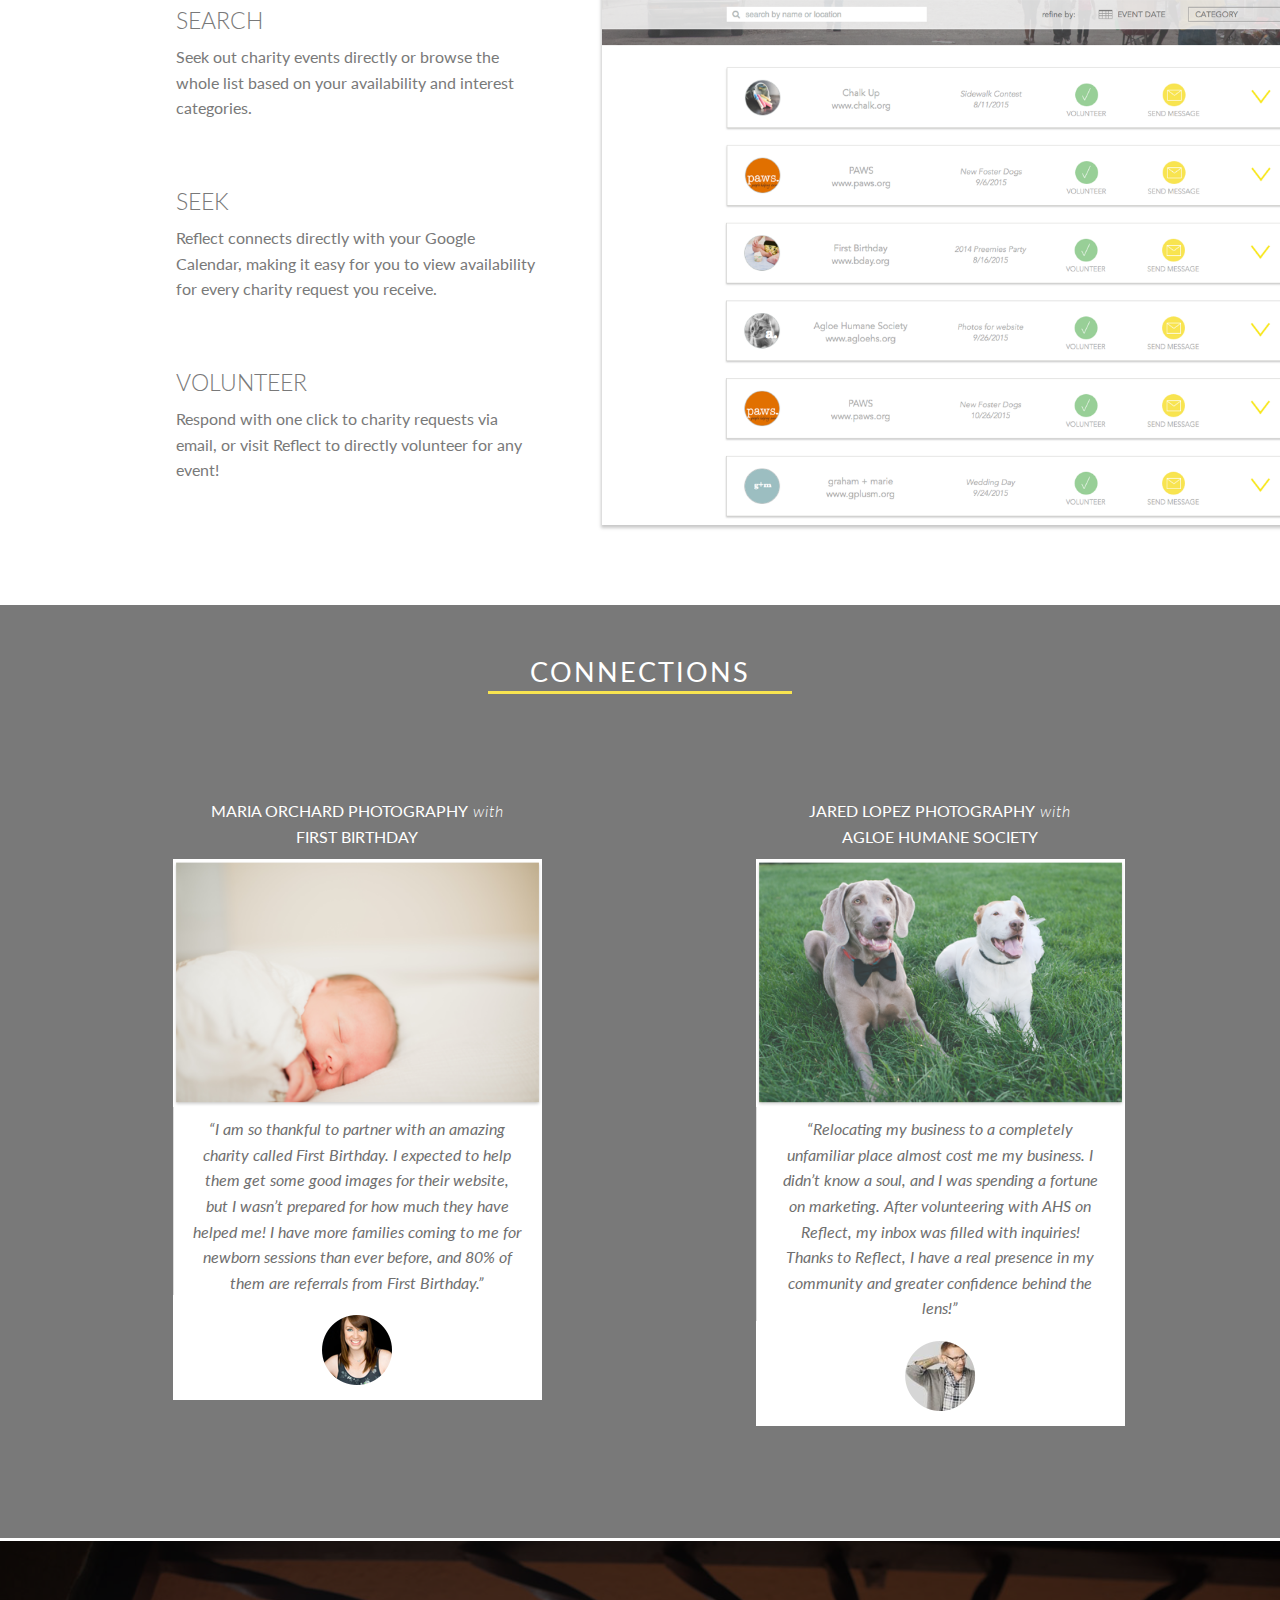
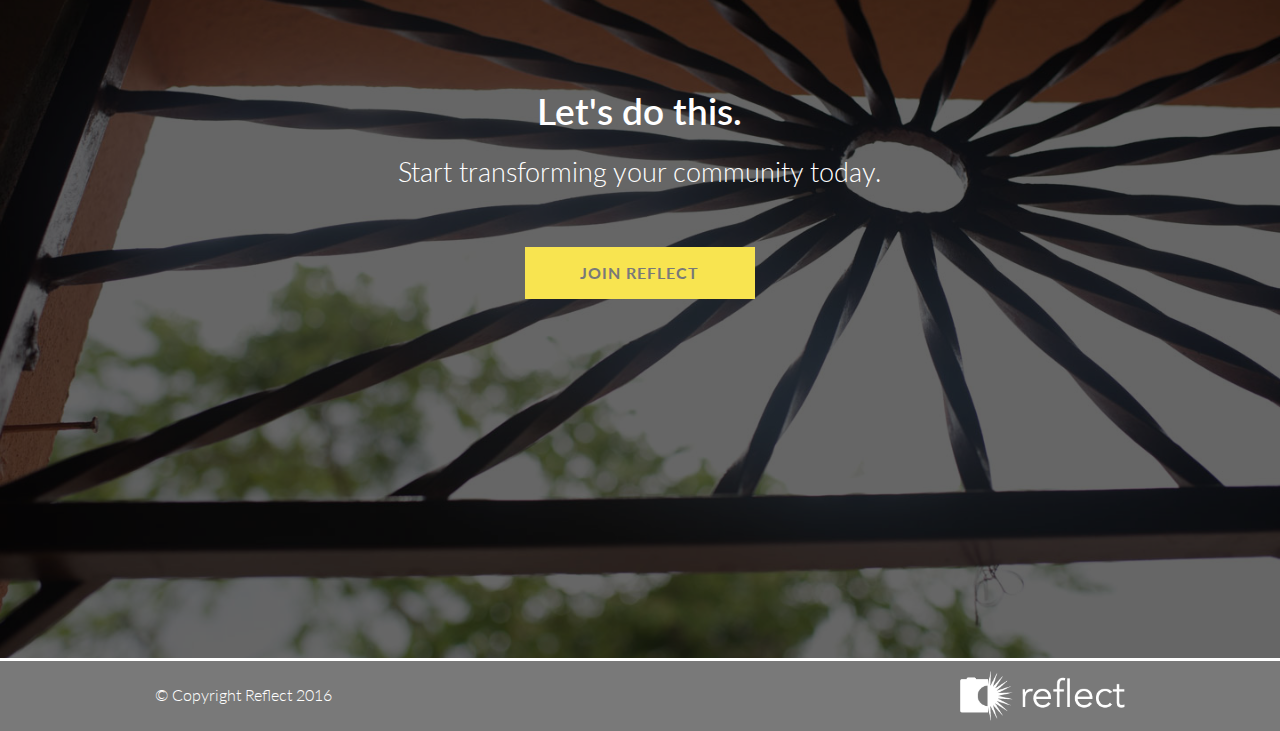
==== commit d63672cc: "Heavier font for visibility on homepage" ====
--- a/index.html
+++ b/index.html
@@ -70,7 +70,7 @@
     </div>
     <div class="row">
       <div class="small-11 small-centered medium-10 medium-offset-2 medium-uncentered columns">
-        <h2 class="right-align thin"><span class="phone-hide"><img id="house" src="images/community.svg" alt="house"></span>Connect with your community.</h2>
+        <h2 class="right-align thin"><span class="phone-hide"><img id="house" src="images/community.svg" alt="house"></span>Create a community.</h2>
         <h4 class="right-align">Discover organizations and causes that share your interests and values. Expand your local network while renewing enthusiasm and purpose for your art.</h4>
       </div>
     </div>
--- a/css/style.css
+++ b/css/style.css
@@ -746,6 +746,11 @@
     margin-top: 0;
   }
 
+  .right-home {
+    font-weight: 400;
+    opacity: 1;
+  }
+
   #main-headline {
     text-align: center;
     margin-top: 4rem;
@@ -761,6 +766,7 @@
     display: block;
     margin: auto;
     text-align: center;
+    margin-bottom: 3.5rem;
   }
 
   .phone-hide {
@@ -777,10 +783,11 @@
 
   h4 {
     text-align: center;
+    font-weight: 400;
   }
 
   .icon-row {
-    margin-top: 4rem;
+    margin-top: 8rem;
   }
 
   .right-align {
@@ -802,6 +809,10 @@
 
   h3 {
     font-weight: 400;
+  }
+
+  ul.testimonies {
+    margin-top: 2rem;
   }
 
   h6#copyright {
